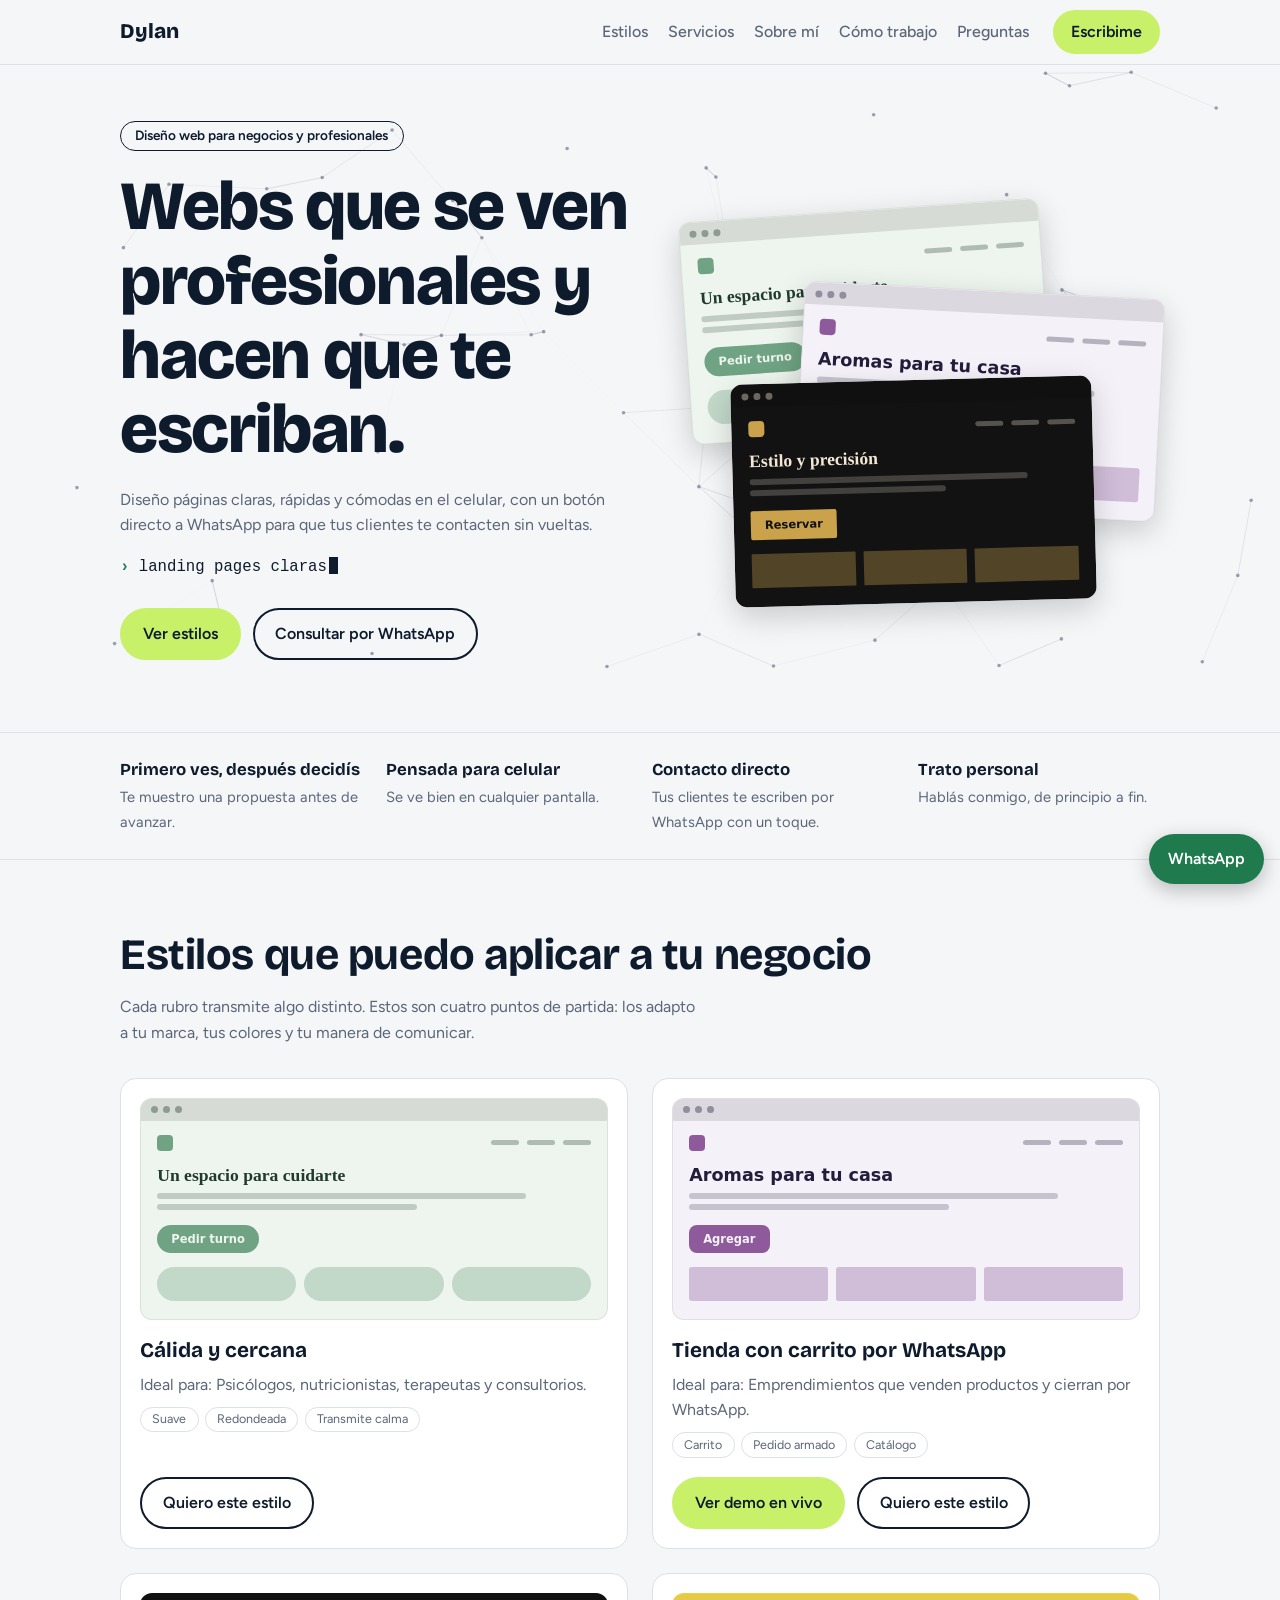
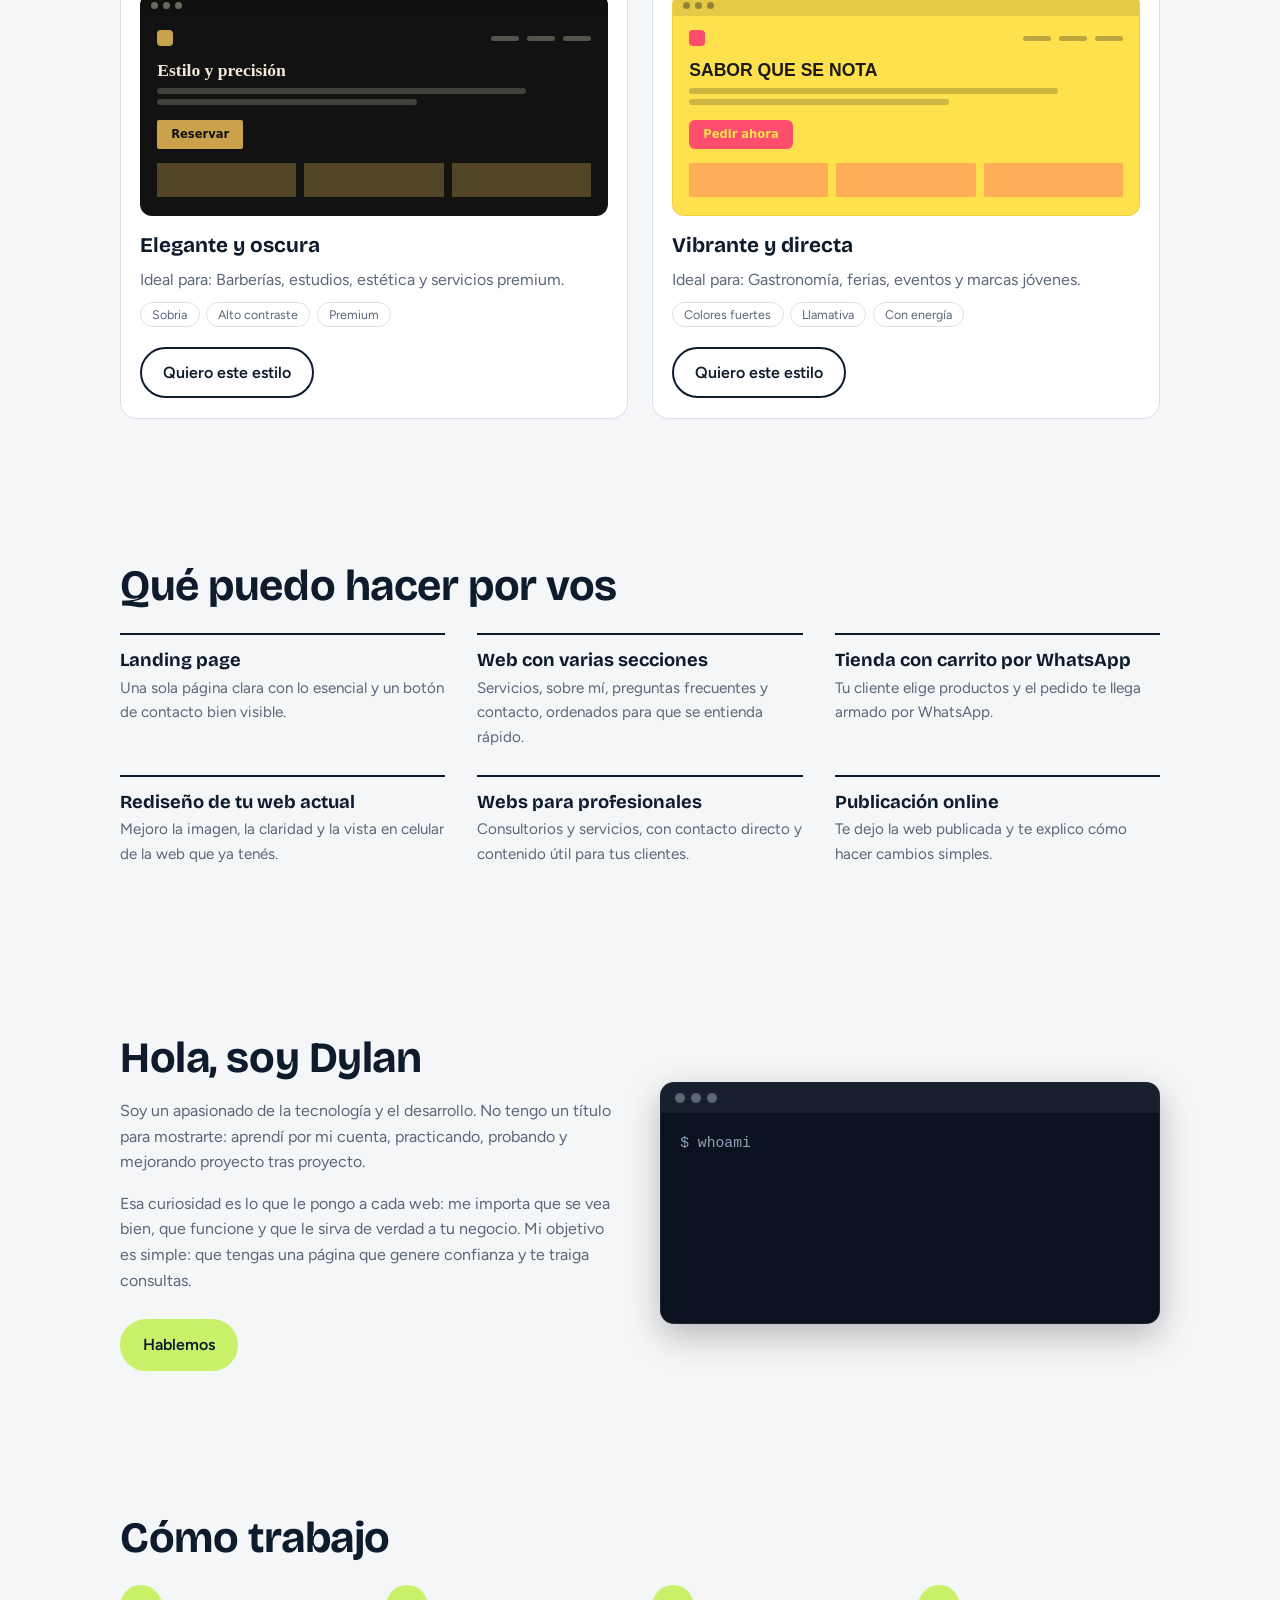
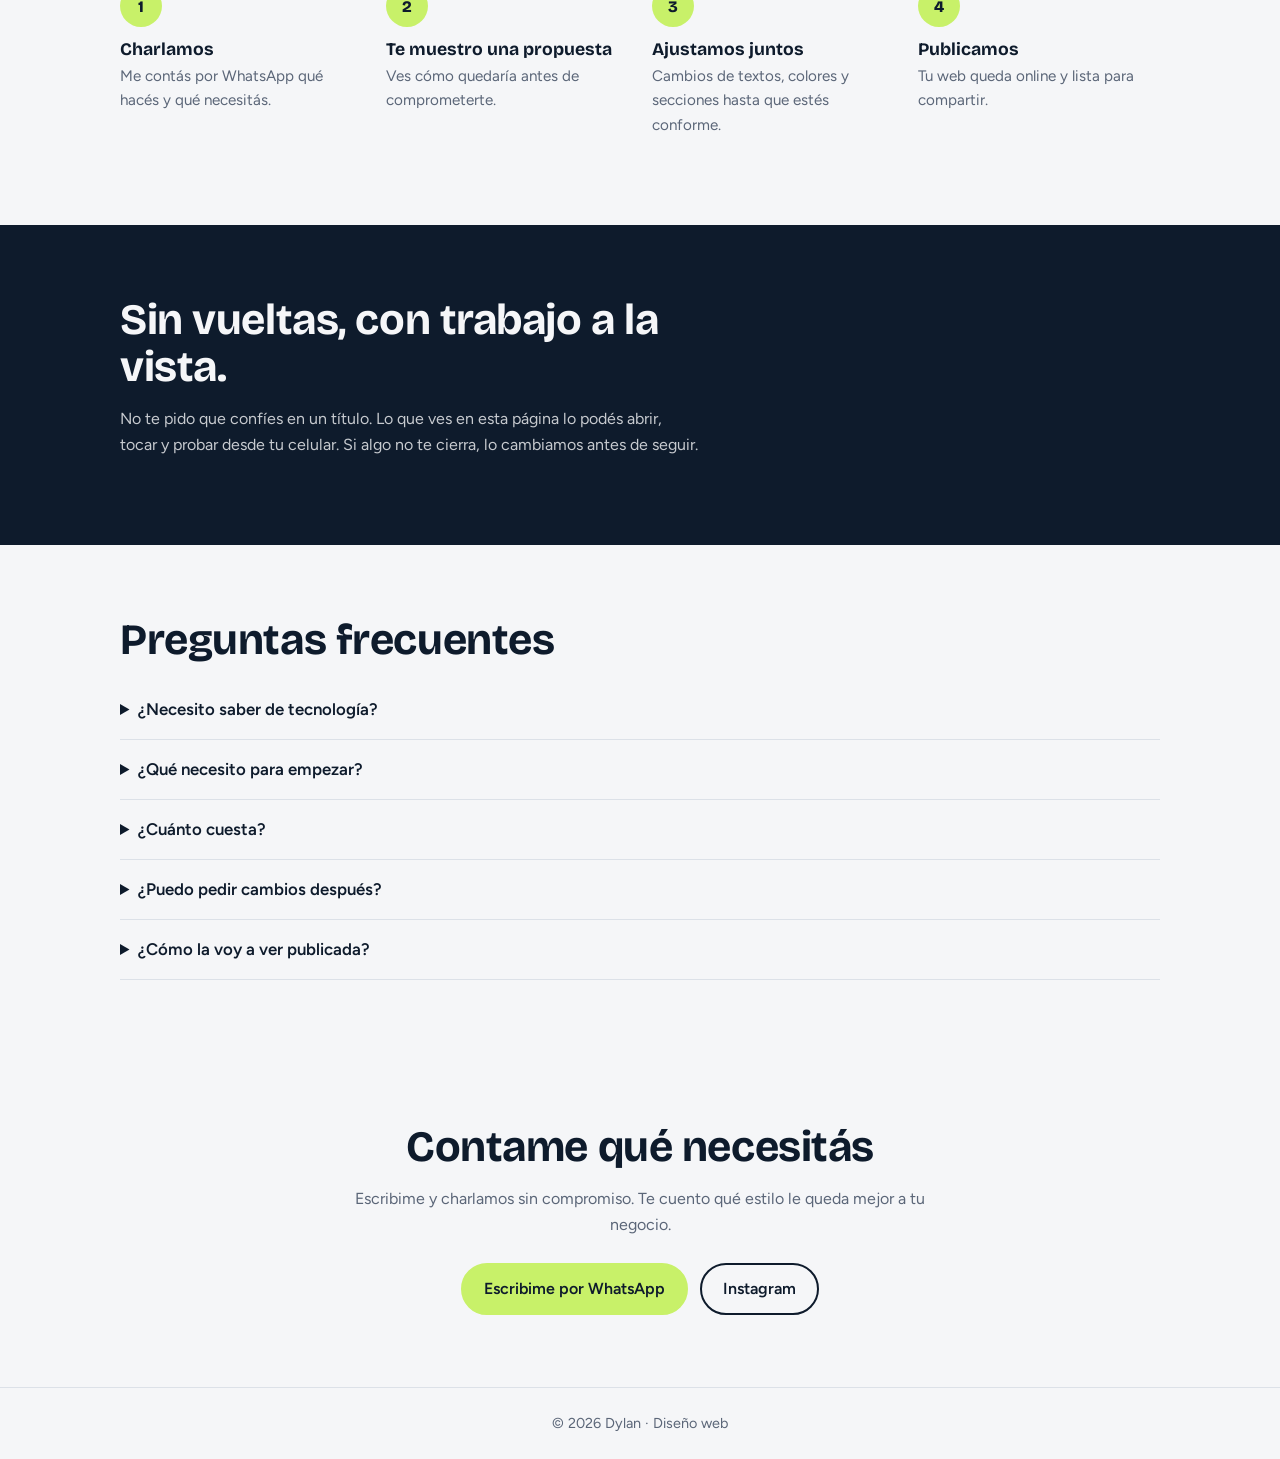
==== portafolio_1.html @ 53bea63c "Add files via upload" ====
<!DOCTYPE html>
<html lang="es">
<head>
<meta charset="utf-8">
<meta name="viewport" content="width=device-width, initial-scale=1, viewport-fit=cover">
<title>Diseño web para negocios y profesionales</title>
<meta name="description" content="Diseño páginas web claras, rápidas y pensadas para que te contacten por WhatsApp. Mirá los estilos que puedo aplicar a tu negocio.">
<link rel="preconnect" href="https://fonts.googleapis.com">
<link rel="preconnect" href="https://fonts.gstatic.com" crossorigin>
<link href="https://fonts.googleapis.com/css2?family=Bricolage+Grotesque:wght@500;700;800&family=Figtree:wght@400;500;600&display=swap" rel="stylesheet">
<style>
:root{--bg:#F5F6F8;--ink:#0E1B2C;--mut:#5B6678;--card:#fff;--line:#DCE1E8;--acc:#C8F169;--accink:#0E1B2C;--wa:#1F7A4D;
box-sizing:border-box;padding-top:env(safe-area-inset-top,0px);padding-bottom:env(safe-area-inset-bottom,0px)}
@media (prefers-color-scheme:dark){:root:not([data-theme="light"]){--bg:#0B1422;--ink:#EEF2F7;--mut:#9AA6B8;--card:#121F33;--line:#243450;--wa:#2E9E66}}
:root[data-theme="dark"]{--bg:#0B1422;--ink:#EEF2F7;--mut:#9AA6B8;--card:#121F33;--line:#243450;--wa:#2E9E66}
*,*::before,*::after{box-sizing:inherit}
html{scroll-behavior:smooth;scroll-padding-top:calc(env(safe-area-inset-top,0px) + 72px)}
body{margin:0;background:var(--bg);color:var(--ink);font:400 1rem/1.6 Figtree,system-ui,sans-serif}
h1,h2,h3,.logo{font-family:"Bricolage Grotesque",Georgia,sans-serif;line-height:1.08;margin:0}
a{color:inherit}
:focus-visible{outline:3px solid var(--wa);outline-offset:2px}
.wrap{max-width:1080px;margin:0 auto;padding:0 1.25rem}
section{padding:4.5rem 0}
h2{font-size:clamp(1.8rem,4.5vw,2.7rem);font-weight:700;margin-bottom:1rem;letter-spacing:-.01em}
.lead{color:var(--mut);max-width:58ch}
.btn{display:inline-block;border:2px solid var(--acc);background:var(--acc);color:var(--accink);padding:.7rem 1.3rem;border-radius:999px;font-weight:600;text-decoration:none}
.btn.alt{background:transparent;color:var(--ink);border-color:var(--ink)}
.top{position:sticky;top:env(safe-area-inset-top,0px);z-index:20;background:var(--bg);border-bottom:1px solid var(--line)}
.top .wrap{display:flex;align-items:center;gap:1.5rem;height:64px}
.logo{font-size:1.3rem;font-weight:800;text-decoration:none;margin-right:auto}
.top nav{display:flex;gap:1.25rem}.top nav a{text-decoration:none;color:var(--mut);font-weight:500}
.top .btn{padding:.45rem 1rem}
.hero{padding-top:3.5rem}
.hero .wrap{display:grid;grid-template-columns:1.05fr .95fr;gap:2.5rem;align-items:center}
.eyebrow{display:inline-block;border:1.5px solid var(--ink);border-radius:999px;padding:.2rem .9rem;font-size:.85rem;font-weight:600;margin-bottom:1.2rem}
h1{font-size:clamp(2.4rem,6.5vw,4.3rem);font-weight:800;letter-spacing:-.02em;margin-bottom:1.2rem}
.cta{display:flex;gap:.75rem;flex-wrap:wrap;margin-top:1.6rem}
.stack{position:relative;height:360px}
.stack .fr{position:absolute;width:76%}
.stack .fr:nth-child(1){left:0;top:0;transform:rotate(-4deg)}
.stack .fr:nth-child(2){right:0;top:80px;transform:rotate(3deg)}
.stack .fr:nth-child(3){left:10%;top:170px;transform:rotate(-1.5deg)}
.fr{background:var(--a);color:var(--b);border-radius:12px;overflow:hidden;box-shadow:0 10px 30px rgba(0,0,0,.18);border:1px solid rgba(0,0,0,.08);font-family:var(--f)}
.fr .bar{height:22px;background:rgba(0,0,0,.1);display:flex;gap:5px;align-items:center;padding-left:10px}
.fr .bar i{width:7px;height:7px;border-radius:50%;background:var(--b);opacity:.4}
.fr .pg{padding:14px 16px 18px}
.fr .nv{display:flex;gap:8px;align-items:center;margin-bottom:14px}
.fr .nv b{width:16px;height:16px;border-radius:4px;background:var(--c);margin-right:auto}
.fr .nv span{width:28px;height:5px;border-radius:3px;background:var(--b);opacity:.3}
.fr h4{font-size:1.1rem;margin:0 0 8px;line-height:1.15;font-weight:800}
.fr .ln{height:6px;border-radius:3px;background:var(--b);opacity:.22;margin:5px 0;width:85%}
.fr .ln.s{width:60%}
.fr u{display:inline-block;background:var(--c);color:var(--a);padding:5px 14px;border-radius:var(--r);text-decoration:none;font-size:.72rem;font-weight:700;margin-top:10px;font-family:system-ui,sans-serif}
.fr .cs{display:flex;gap:8px;margin-top:14px}
.fr .cs i{flex:1;height:34px;border-radius:calc(var(--r) / 3);background:var(--c);opacity:.35}
.promises{padding:1.5rem 0;border-top:1px solid var(--line);border-bottom:1px solid var(--line)}
.promises .wrap{display:grid;grid-template-columns:repeat(4,1fr);gap:1.5rem}
.promises b{display:block;font-family:"Bricolage Grotesque",sans-serif;font-size:1.05rem}
.promises span{color:var(--mut);font-size:.92rem}
.styles{display:grid;grid-template-columns:repeat(2,1fr);gap:1.5rem;margin-top:2rem}
.sc{background:var(--card);border:1px solid var(--line);border-radius:16px;padding:1.2rem;display:flex;flex-direction:column;gap:.6rem}
.sc .fr{box-shadow:none}
.sc h3{font-size:1.3rem;margin-top:.6rem}
.sc p{margin:0;color:var(--mut)}
.tags{display:flex;gap:.4rem;flex-wrap:wrap}
.tags span{font-size:.78rem;border:1px solid var(--line);border-radius:999px;padding:.1rem .7rem;color:var(--mut)}
.sc .cta{margin-top:auto;padding-top:.6rem}
.svc{display:grid;grid-template-columns:repeat(3,1fr);gap:0 2rem;margin-top:1.5rem}
.svc div{border-top:2px solid var(--ink);padding:1rem 0 1.6rem}
.svc h3{font-size:1.15rem;margin-bottom:.3rem}.svc p{margin:0;color:var(--mut);font-size:.95rem}
.steps{counter-reset:s;display:grid;grid-template-columns:repeat(4,1fr);gap:1.5rem;margin-top:1.5rem;list-style:none;padding:0}
.steps li{counter-increment:s}
.steps li::before{content:counter(s);display:grid;place-items:center;width:42px;height:42px;border-radius:50%;background:var(--acc);color:var(--accink);font-family:"Bricolage Grotesque",sans-serif;font-weight:800;margin-bottom:.8rem}
.steps h3{font-size:1.1rem;margin-bottom:.3rem}.steps p{margin:0;color:var(--mut);font-size:.95rem}
.trust{background:var(--ink);color:var(--bg)}
.trust h2{max-width:20ch}.trust .lead{color:inherit;opacity:.8}
details{border-bottom:1px solid var(--line);padding:1rem 0}
summary{cursor:pointer;font-weight:600;font-size:1.05rem}
details p{color:var(--mut);margin:.6rem 0 0;max-width:62ch}
.contact{text-align:center}
.contact .lead{margin:0 auto 1.6rem}
.contact .cta{justify-content:center}
footer{border-top:1px solid var(--line);padding:1.5rem 0;color:var(--mut);font-size:.9rem;text-align:center}
.fab{position:fixed;right:1rem;bottom:calc(1rem + env(safe-area-inset-bottom,0px));z-index:25;background:var(--wa);color:#fff;font-weight:600;text-decoration:none;padding:.75rem 1.2rem;border-radius:999px;box-shadow:0 6px 20px rgba(0,0,0,.25)}
.hero{position:relative;overflow:hidden}
.hero .wrap{position:relative}
#net{position:absolute;inset:0;width:100%;height:100%;pointer-events:none}
.tw{font-family:ui-monospace,Menlo,Consolas,monospace;font-size:.98rem;margin:1.1rem 0 0;min-height:1.7em}
.tw span:first-child{color:var(--wa);font-weight:700}
.cur{display:inline-block;width:.55em;height:1.05em;background:var(--ink);vertical-align:-.15em;margin-left:2px;animation:blink 1s steps(1) infinite}
@keyframes blink{50%{opacity:0}}
@keyframes bob{to{translate:0 -10px}}
.stack .fr{animation:bob 5s ease-in-out infinite alternate}
.stack .fr:nth-child(2){animation-delay:-1.7s}
.stack .fr:nth-child(3){animation-delay:-3.2s}
.bio .wrap{display:grid;grid-template-columns:1fr 1fr;gap:2.5rem;align-items:center}
.bio .lead{margin:0 0 1rem}
.term{background:#0A1220;border:1px solid rgba(255,255,255,.08);border-radius:14px;overflow:hidden;box-shadow:0 12px 34px rgba(0,0,0,.25);font:.92rem/1.7 ui-monospace,Menlo,Consolas,monospace;color:#C8F169}
.term .bar{display:flex;gap:6px;padding:10px 14px;background:rgba(255,255,255,.06)}
.term .bar i{width:10px;height:10px;border-radius:50%;background:#5B6678}
.term pre{margin:0;padding:1.1rem 1.2rem 1.4rem;min-height:210px;white-space:pre-wrap;font:inherit}
.term .cmd{color:#8FA0B8}
.term .cur{background:#C8F169}
@media (max-width:820px){.bio .wrap{grid-template-columns:1fr}}
@media (max-width:820px){
.top nav{display:none}
.hero .wrap,.styles{grid-template-columns:1fr}
.promises .wrap,.steps{grid-template-columns:1fr 1fr}
.svc{grid-template-columns:1fr}
.stack{height:330px}
section{padding:3rem 0}
}
@media (max-width:480px){.promises .wrap,.steps{grid-template-columns:1fr}}
@media (prefers-reduced-motion:reduce){*{scroll-behavior:auto!important}.stack .fr,.cur{animation:none!important}}
</style>
</head>
<body>
<header class="top"><div class="wrap">
<a class="logo" href="#inicio" data-name>Dylan</a>
<nav><a href="#estilos">Estilos</a><a href="#servicios">Servicios</a><a href="#sobre-mi">Sobre mí</a><a href="#proceso">Cómo trabajo</a><a href="#faq">Preguntas</a></nav>
<a class="btn" data-wa="Hola! Vi tu portafolio y quiero consultarte por una web.">Escribime</a>
</div></header>

<main id="inicio">
<section class="hero"><canvas id="net" aria-hidden="true"></canvas><div class="wrap">
<div>
<span class="eyebrow">Diseño web para negocios y profesionales</span>
<h1>Webs que se ven profesionales y hacen que te escriban.</h1>
<p class="lead">Diseño páginas claras, rápidas y cómodas en el celular, con un botón directo a WhatsApp para que tus clientes te contacten sin vueltas.</p>
<p class="tw"><span>›</span> <span id="tw">landing pages claras</span><i class="cur"></i></p>
<div class="cta"><a class="btn" href="#estilos">Ver estilos</a><a class="btn alt" data-wa="Hola! Vi tu portafolio y quiero consultarte por una web.">Consultar por WhatsApp</a></div>
</div>
<div class="stack" id="stack" aria-hidden="true"></div>
</div></section>

<div class="promises"><div class="wrap">
<div><b>Primero ves, después decidís</b><span>Te muestro una propuesta antes de avanzar.</span></div>
<div><b>Pensada para celular</b><span>Se ve bien en cualquier pantalla.</span></div>
<div><b>Contacto directo</b><span>Tus clientes te escriben por WhatsApp con un toque.</span></div>
<div><b>Trato personal</b><span>Hablás conmigo, de principio a fin.</span></div>
</div></div>

<section id="estilos"><div class="wrap">
<h2>Estilos que puedo aplicar a tu negocio</h2>
<p class="lead">Cada rubro transmite algo distinto. Estos son cuatro puntos de partida: los adapto a tu marca, tus colores y tu manera de comunicar.</p>
<div class="styles" id="styles"></div>
</div></section>

<section id="servicios"><div class="wrap">
<h2>Qué puedo hacer por vos</h2>
<div class="svc">
<div><h3>Landing page</h3><p>Una sola página clara con lo esencial y un botón de contacto bien visible.</p></div>
<div><h3>Web con varias secciones</h3><p>Servicios, sobre mí, preguntas frecuentes y contacto, ordenados para que se entienda rápido.</p></div>
<div><h3>Tienda con carrito por WhatsApp</h3><p>Tu cliente elige productos y el pedido te llega armado por WhatsApp.</p></div>
<div><h3>Rediseño de tu web actual</h3><p>Mejoro la imagen, la claridad y la vista en celular de la web que ya tenés.</p></div>
<div><h3>Webs para profesionales</h3><p>Consultorios y servicios, con contacto directo y contenido útil para tus clientes.</p></div>
<div><h3>Publicación online</h3><p>Te dejo la web publicada y te explico cómo hacer cambios simples.</p></div>
</div>
</div></section>

<section id="sobre-mi" class="bio"><div class="wrap">
<div>
<h2>Hola, soy Dylan</h2>
<p class="lead">Soy un apasionado de la tecnología y el desarrollo. No tengo un título para mostrarte: aprendí por mi cuenta, practicando, probando y mejorando proyecto tras proyecto.</p>
<p class="lead">Esa curiosidad es lo que le pongo a cada web: me importa que se vea bien, que funcione y que le sirva de verdad a tu negocio. Mi objetivo es simple: que tengas una página que genere confianza y te traiga consultas.</p>
<div class="cta"><a class="btn" data-wa="Hola Dylan! Vi tu portafolio y quiero hablar de la web de mi negocio.">Hablemos</a></div>
</div>
<div class="term" id="term" aria-label="Resumen sobre Dylan"><div class="bar"><i></i><i></i><i></i></div><pre id="termout"></pre></div>
</div></section>

<section id="proceso"><div class="wrap">
<h2>Cómo trabajo</h2>
<ol class="steps">
<li><h3>Charlamos</h3><p>Me contás por WhatsApp qué hacés y qué necesitás.</p></li>
<li><h3>Te muestro una propuesta</h3><p>Ves cómo quedaría antes de comprometerte.</p></li>
<li><h3>Ajustamos juntos</h3><p>Cambios de textos, colores y secciones hasta que estés conforme.</p></li>
<li><h3>Publicamos</h3><p>Tu web queda online y lista para compartir.</p></li>
</ol>
</div></section>

<section class="trust"><div class="wrap">
<h2>Sin vueltas, con trabajo a la vista.</h2>
<p class="lead">No te pido que confíes en un título. Lo que ves en esta página lo podés abrir, tocar y probar desde tu celular. Si algo no te cierra, lo cambiamos antes de seguir.</p>
</div></section>

<section id="faq"><div class="wrap">
<h2>Preguntas frecuentes</h2>
<details><summary>¿Necesito saber de tecnología?</summary><p>No. Vos me contás qué necesitás con tus palabras y yo me encargo del resto.</p></details>
<details><summary>¿Qué necesito para empezar?</summary><p>Tu logo si lo tenés, los datos de contacto y una idea de lo que querés mostrar. Si algo falta, te ayudo a armarlo.</p></details>
<details><summary>¿Cuánto cuesta?</summary><p>Depende de lo que necesites. Escribime y te paso un presupuesto sin compromiso.</p></details>
<details><summary>¿Puedo pedir cambios después?</summary><p>Sí. Los ajustes durante el proceso están incluidos, y más adelante también podemos hacer actualizaciones.</p></details>
<details><summary>¿Cómo la voy a ver publicada?</summary><p>Te paso un enlace para que la abras desde cualquier dispositivo y la compartas con tus clientes.</p></details>
</div></section>

<section class="contact"><div class="wrap">
<h2>Contame qué necesitás</h2>
<p class="lead">Escribime y charlamos sin compromiso. Te cuento qué estilo le queda mejor a tu negocio.</p>
<div class="cta"><a class="btn" data-wa="Hola! Vi tu portafolio y quiero que me ayudes con la web de mi negocio.">Escribime por WhatsApp</a><a class="btn alt" id="ig" href="#">Instagram</a></div>
</div></section>
</main>

<footer><div class="wrap">© 2026 <span data-name>Dylan</span> · Diseño web</div></footer>
<a class="fab" data-wa="Hola! Vi tu portafolio y quiero consultarte por una web.">WhatsApp</a>

<script>
// ===== CONFIGURACIÓN: cambiá estos datos =====
var CONFIG={name:"Dylan",whatsapp:"5491100000000",instagram:"https://www.instagram.com/"}; // número con código de país, sin + ni espacios
// =============================================
var wa=function(m){return "https://wa.me/"+CONFIG.whatsapp+"?text="+encodeURIComponent(m)};
var S=[
{n:"Cálida y cercana",f:"Georgia,serif",a:"#EEF4EE",b:"#1F3A2E",c:"#6FA383",r:"999px",t:"Un espacio para cuidarte",btn:"Pedir turno",ideal:"Psicólogos, nutricionistas, terapeutas y consultorios.",tags:["Suave","Redondeada","Transmite calma"]},
{n:"Tienda con carrito por WhatsApp",f:"system-ui,sans-serif",a:"#F4F2F8",b:"#231C3A",c:"#8E5A9B",r:"8px",t:"Aromas para tu casa",btn:"Agregar",ideal:"Emprendimientos que venden productos y cierran por WhatsApp.",tags:["Carrito","Pedido armado","Catálogo"],demo:"landingperfumer.html"},
{n:"Elegante y oscura",f:"Georgia,serif",a:"#121212",b:"#F2E8D5",c:"#C9A24B",r:"2px",t:"Estilo y precisión",btn:"Reservar",ideal:"Barberías, estudios, estética y servicios premium.",tags:["Sobria","Alto contraste","Premium"]},
{n:"Vibrante y directa",f:"Impact,Haettenschweiler,'Arial Black',sans-serif",a:"#FFE14D",b:"#1B1B1B",c:"#FF4D6D",r:"6px",t:"SABOR QUE SE NOTA",btn:"Pedir ahora",ideal:"Gastronomía, ferias, eventos y marcas jóvenes.",tags:["Colores fuertes","Llamativa","Con energía"]}
];
function mock(s){
  return '<div class="fr" style="--a:'+s.a+';--b:'+s.b+';--c:'+s.c+';--r:'+s.r+';--f:'+s.f+'"><div class="bar"><i></i><i></i><i></i></div><div class="pg"><div class="nv"><b></b><span></span><span></span><span></span></div><h4>'+s.t+'</h4><div class="ln"></div><div class="ln s"></div><u>'+s.btn+'</u><div class="cs"><i></i><i></i><i></i></div></div></div>';
}
document.getElementById("stack").innerHTML=[0,1,2].map(function(i){return mock(S[i])}).join("");
document.getElementById("styles").innerHTML=S.map(function(s){
  return '<article class="sc">'+mock(s)+'<h3>'+s.n+'</h3><p>Ideal para: '+s.ideal+'</p><div class="tags">'+s.tags.map(function(t){return '<span>'+t+'</span>'}).join("")+'</div><div class="cta">'+
  (s.demo?'<a class="btn" href="'+s.demo+'">Ver demo en vivo</a>':'')+
  '<a class="btn alt" data-wa="Hola! Vi tu portafolio y me interesa el estilo «'+s.n+'». Te cuento lo que necesito:">Quiero este estilo</a></div></article>';
}).join("");
document.querySelectorAll("[data-wa]").forEach(function(a){a.href=wa(a.dataset.wa);a.target="_blank";a.rel="noopener"});
document.querySelectorAll("[data-name]").forEach(function(e){e.textContent=CONFIG.name});
var ig=document.getElementById("ig");ig.href=CONFIG.instagram;ig.target="_blank";ig.rel="noopener";
document.title=CONFIG.name+" · Diseño web para negocios y profesionales";

// ===== Animaciones (se desactivan si el usuario pidió menos movimiento) =====
var RM=matchMedia("(prefers-reduced-motion:reduce)").matches;
var sleep=function(ms){return new Promise(function(r){setTimeout(r,ms)})};

// Frase que se escribe sola en el hero
var tw=document.getElementById("tw"),F=["landing pages claras","tiendas con carrito por WhatsApp","rediseños de webs","webs para profesionales"];
async function loop(){
  var i=0;
  while(true){
    var t=F[i%F.length],k;
    for(k=1;k<=t.length;k++){tw.textContent=t.slice(0,k);await sleep(60)}
    await sleep(1500);
    for(k=t.length;k>=0;k--){tw.textContent=t.slice(0,k);await sleep(30)}
    await sleep(300);i++;
  }
}
if(!RM)loop();

// Terminal de la sección "Sobre mí"
var L=[["$ whoami",1],["dylan, autodidacta"],["$ pasion --tema",1],["tecnología y desarrollo"],["$ objetivo",1],["tu web lista para recibir clientes"]];
var out=document.getElementById("termout");
async function term(){
  out.innerHTML="";
  for(var i=0;i<L.length;i++){
    var d=document.createElement("div");
    if(L[i][1])d.className="cmd";
    out.appendChild(d);
    if(RM){d.textContent=L[i][0];continue}
    for(var k=1;k<=L[i][0].length;k++){d.textContent=L[i][0].slice(0,k);await sleep(L[i][1]?70:35)}
    await sleep(350);
  }
  if(!RM){var c=document.createElement("i");c.className="cur";out.lastChild.appendChild(c)}
}
if("IntersectionObserver" in window){
  new IntersectionObserver(function(e,o){if(e[0].isIntersecting){o.disconnect();term()}},{threshold:.4}).observe(document.getElementById("term"));
}else term();

// Red de partículas conectadas detrás del hero
(function(){
  var cv=document.getElementById("net");
  if(!cv||RM)return;
  var cx=cv.getContext("2d"),W,H,N=[],col="#5B6678",fr=0,dpr=Math.min(window.devicePixelRatio||1,2);
  function size(){
    W=cv.clientWidth;H=cv.clientHeight;
    cv.width=W*dpr;cv.height=H*dpr;cx.setTransform(dpr,0,0,dpr,0,0);
    var n=Math.round(W*H/16000);N=[];
    for(var i=0;i<n;i++)N.push({x:Math.random()*W,y:Math.random()*H,vx:(Math.random()-.5)*.35,vy:(Math.random()-.5)*.35});
  }
  function draw(){
    if(fr++%60===0)col=getComputedStyle(document.documentElement).getPropertyValue("--mut").trim()||col;
    cx.clearRect(0,0,W,H);cx.fillStyle=col;cx.strokeStyle=col;
    N.forEach(function(p,i){
      p.x+=p.vx;p.y+=p.vy;
      if(p.x<0||p.x>W)p.vx*=-1;
      if(p.y<0||p.y>H)p.vy*=-1;
      cx.globalAlpha=.6;cx.beginPath();cx.arc(p.x,p.y,1.8,0,6.283);cx.fill();
      for(var j=i+1;j<N.length;j++){
        var q=N[j],d=Math.hypot(p.x-q.x,p.y-q.y);
        if(d<120){cx.globalAlpha=(1-d/120)*.35;cx.beginPath();cx.moveTo(p.x,p.y);cx.lineTo(q.x,q.y);cx.stroke()}
      }
    });
    requestAnimationFrame(draw);
  }
  size();
  if(window.ResizeObserver)new ResizeObserver(size).observe(cv);else addEventListener("resize",size);
  draw();
})();
</script>
</body>
</html>
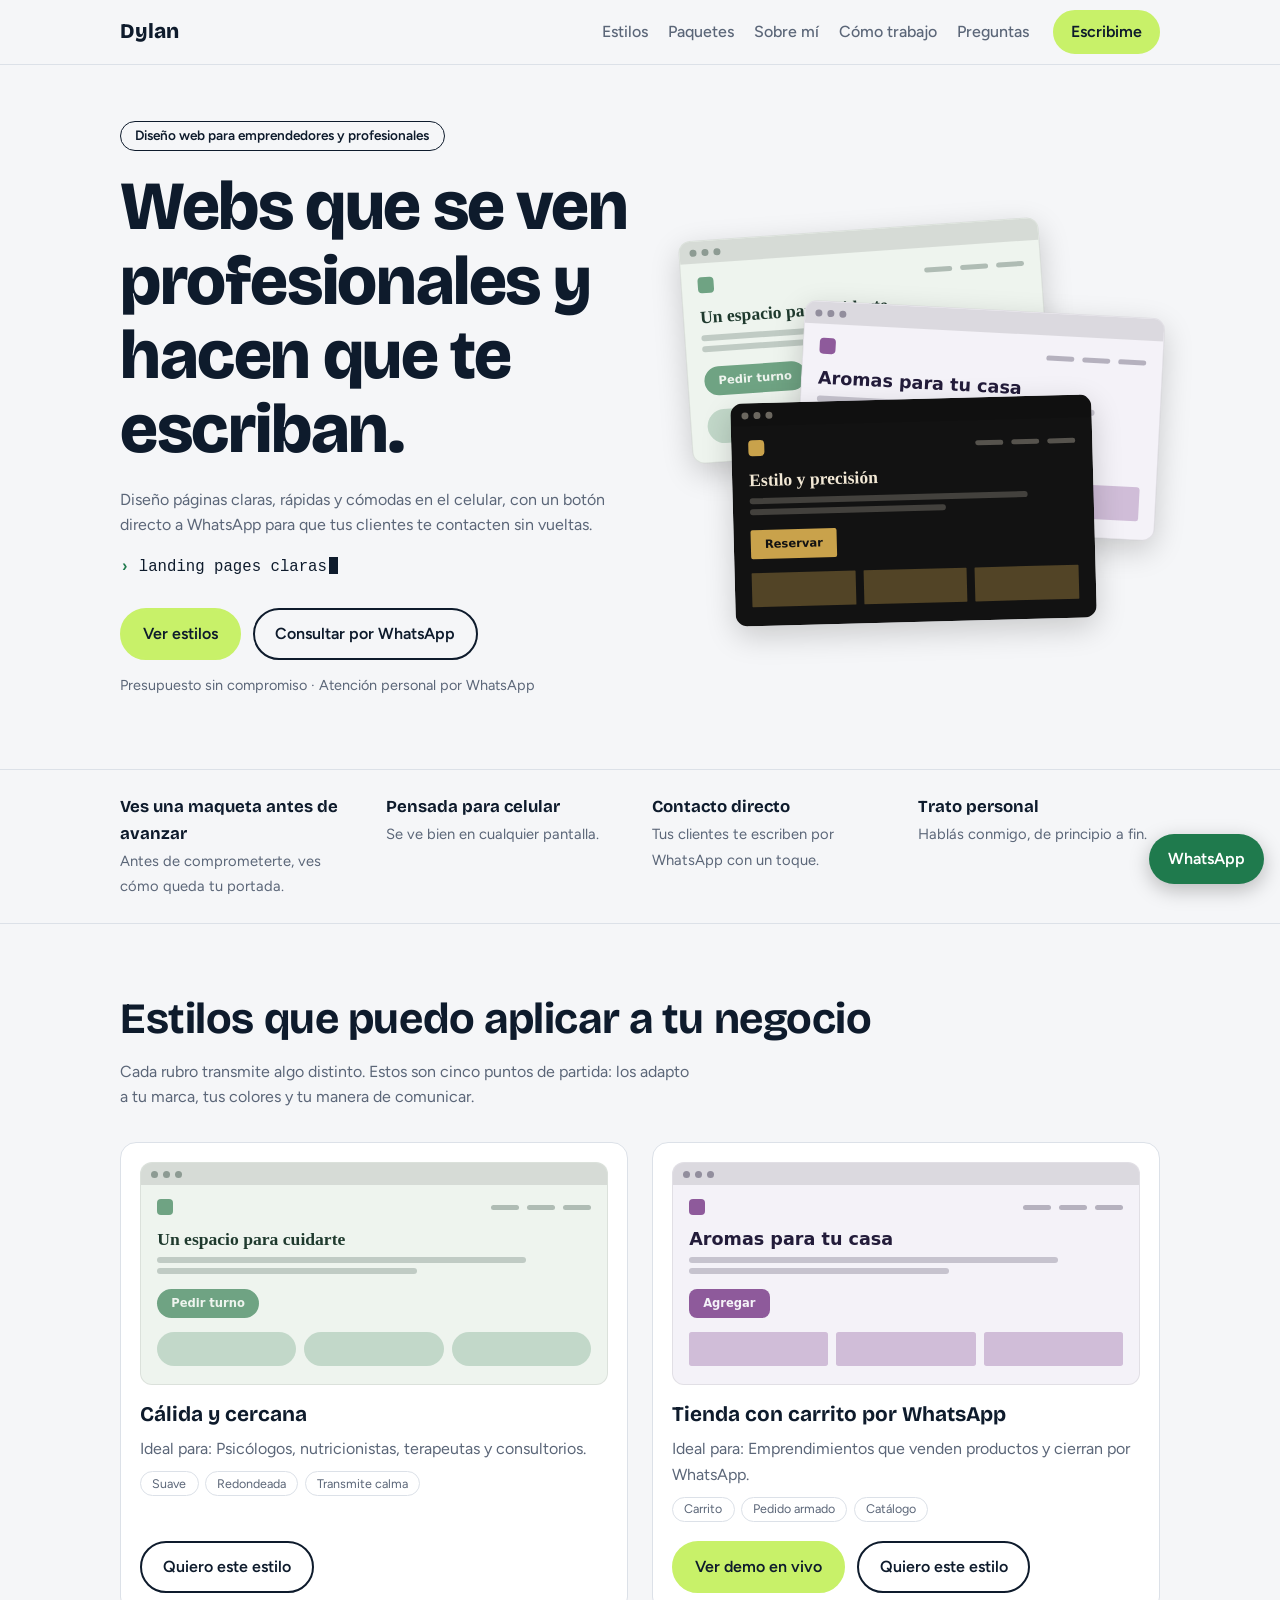
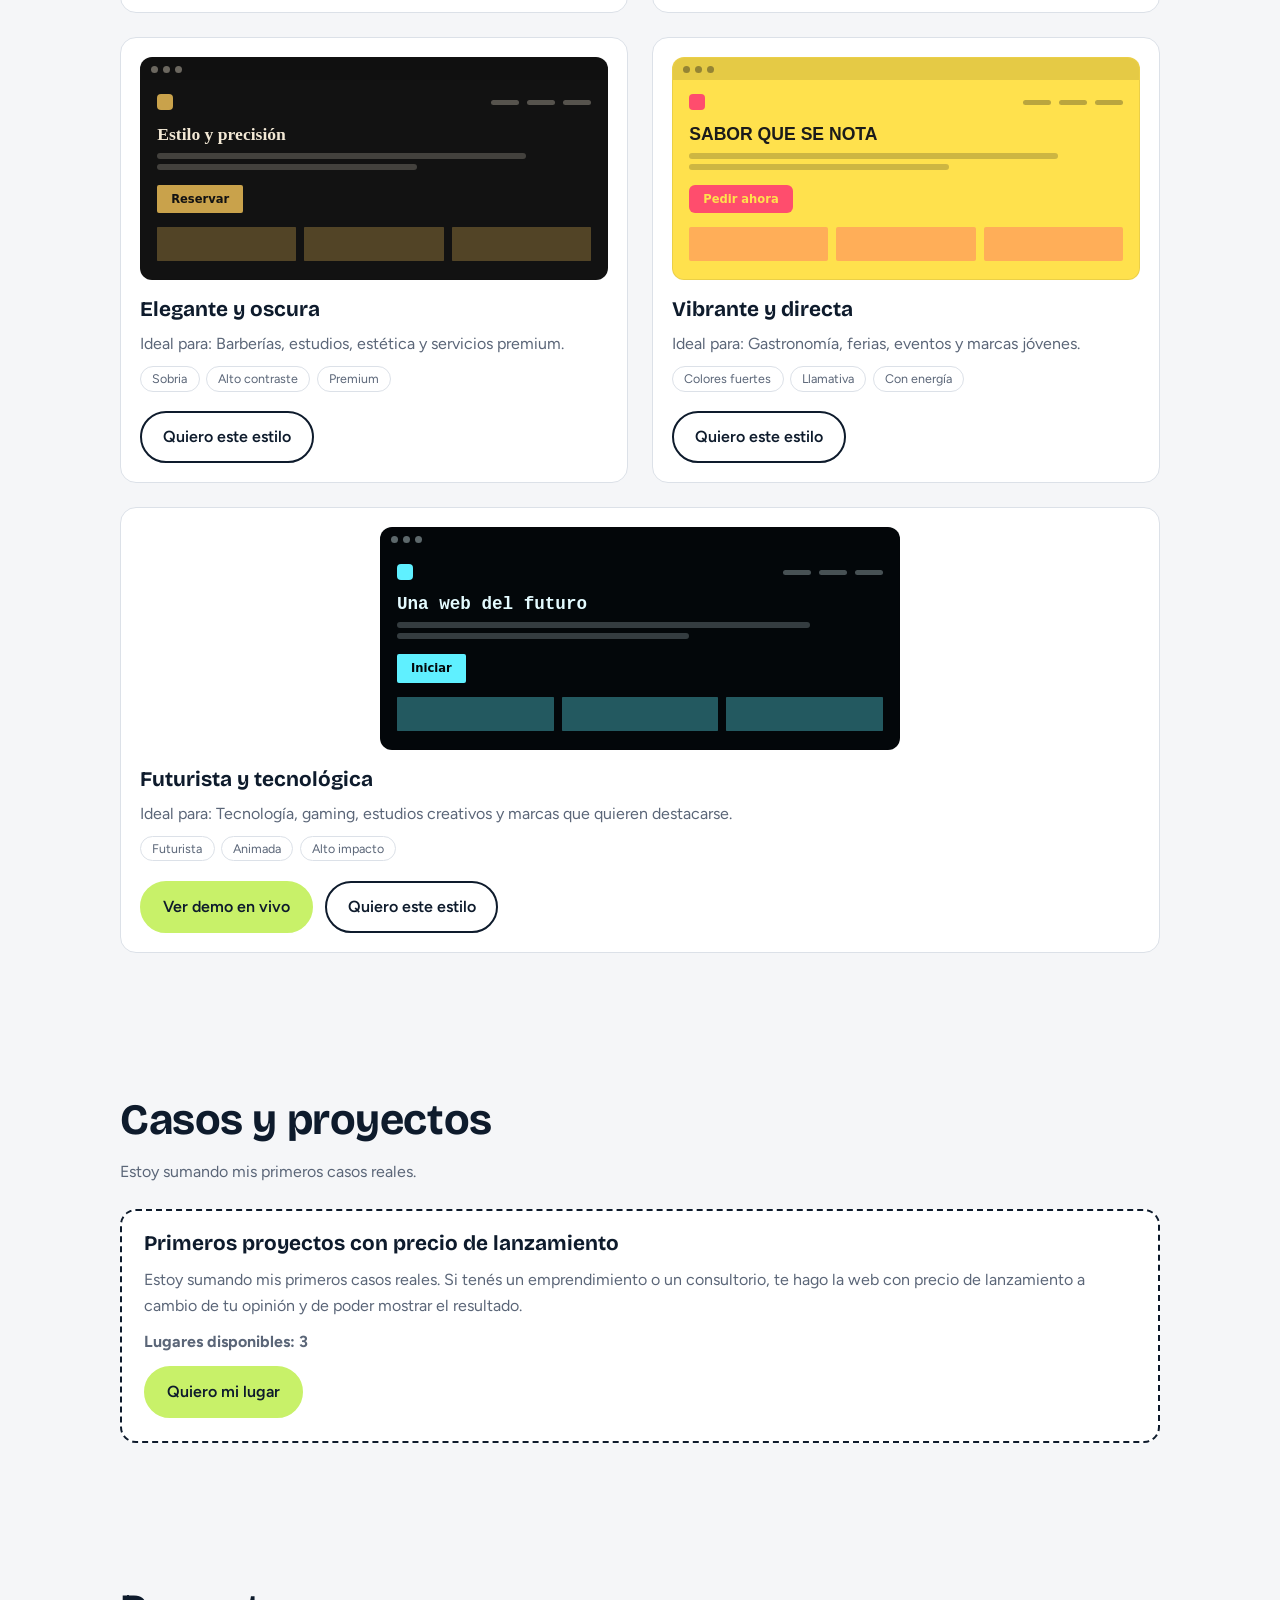
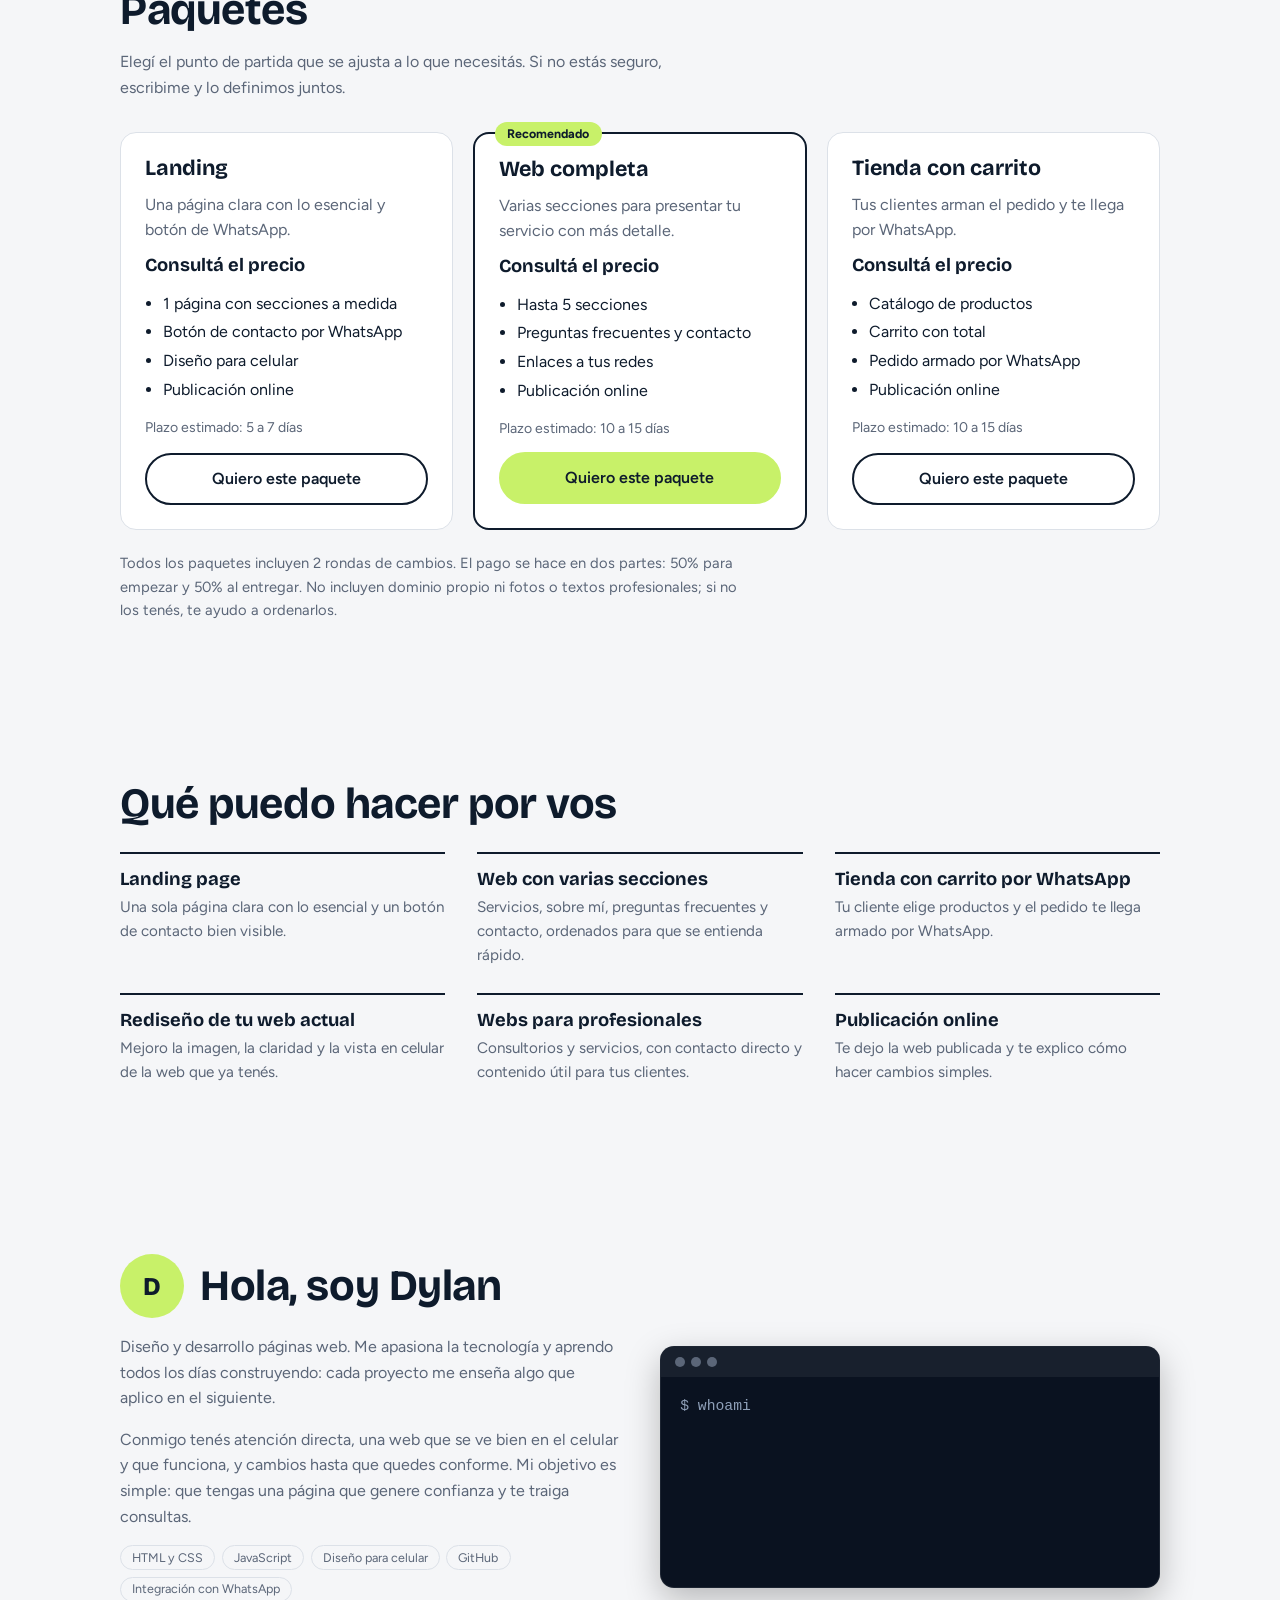
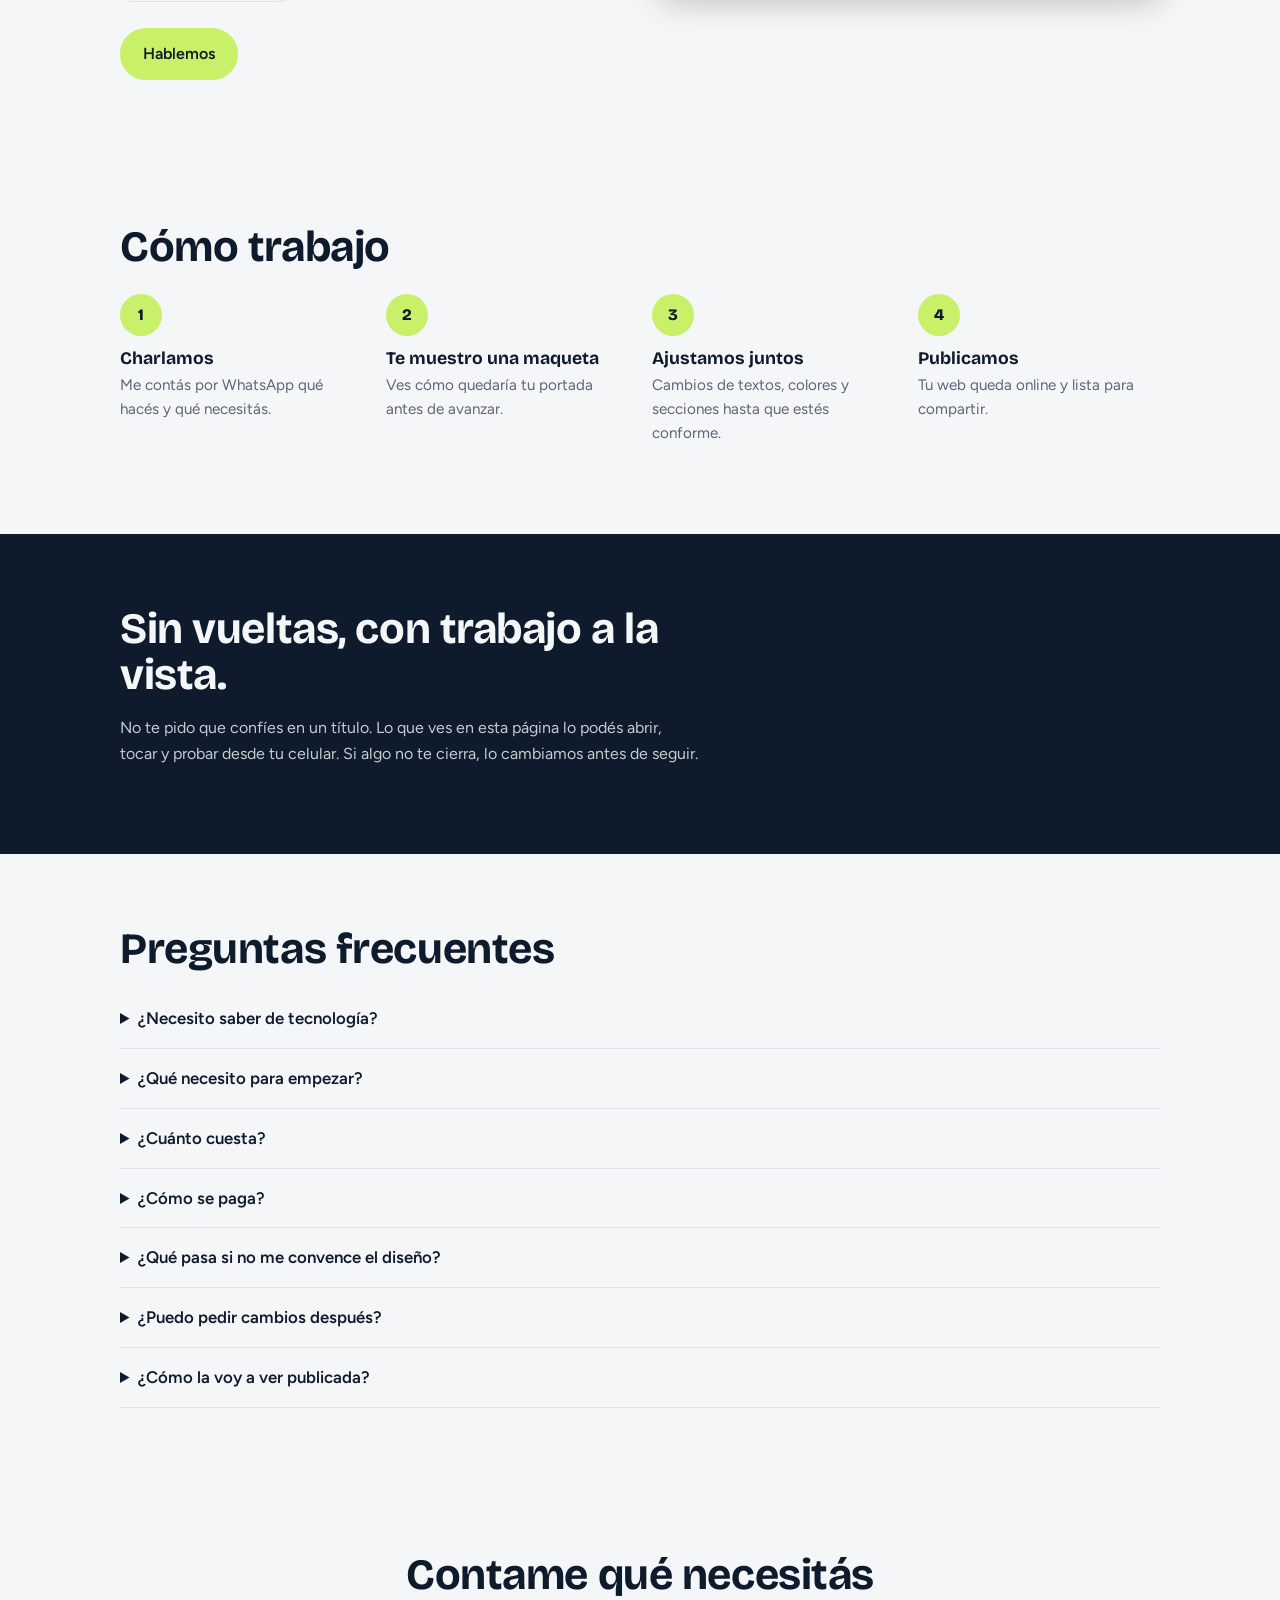
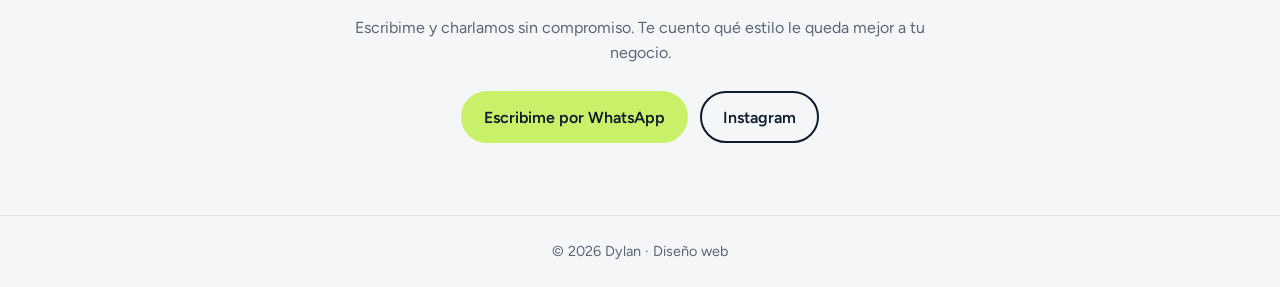
==== commit 53ecc4d4: "Update portafolio_1.html" ====
--- a/portafolio_1.html
+++ b/portafolio_1.html
@@ -1,45 +1,119 @@
+
 <!DOCTYPE html>
 <html lang="es">
+<!-- PORTAFOLIO WEB - Dylan
+     Archivo único con tres capas: HTML (estructura), CSS (diseño) y JavaScript
+     (comportamiento). Se publica tal cual en GitHub Pages: no necesita servidor ni
+     instalación.
+     Organización del archivo:
+     1) HEAD: metadatos para buscadores y vista previa en redes.
+     2) STYLE: variables, estilos base, componentes, animaciones y adaptación a celular.
+     3) BODY: las secciones de la página.
+     4) SCRIPT: datos editables, contenido dinámico, medición y animaciones. -->
 <head>
+<!-- Codificación UTF-8: hace que se vean bien las tildes, la ñ y los símbolos. -->
 <meta charset="utf-8">
+<!-- Hace que la página se adapte al ancho real del celular (diseño responsive).
+     viewport-fit=cover permite usar toda la pantalla en celulares con notch. -->
 <meta name="viewport" content="width=device-width, initial-scale=1, viewport-fit=cover">
-<title>Diseño web para negocios y profesionales</title>
-<meta name="description" content="Diseño páginas web claras, rápidas y pensadas para que te contacten por WhatsApp. Mirá los estilos que puedo aplicar a tu negocio.">
+<!-- Título de la pestaña y del resultado en Google. Más abajo el script lo vuelve a armar
+     con CONFIG.name, para que el nombre se cambie en un solo lugar. -->
+<title>Dylan · Diseño web para emprendedores y profesionales</title>
+<!-- Descripción que Google suele mostrar bajo el título: parte básica del SEO. -->
+<meta name="description" content="Webs claras, rápidas y con botón directo a WhatsApp. Mirá los estilos que puedo aplicar a tu negocio y pedí tu presupuesto sin compromiso.">
+<!-- Open Graph: etiquetas que leen Facebook y WhatsApp para armar la tarjeta (título,
+     descripción e imagen) cuando alguien comparte el link. Tienen que estar en el HTML
+     estático porque, en general, esos rastreadores no ejecutan JavaScript. -->
+<!-- Vista previa al compartir en Facebook/WhatsApp: reemplazá TU-USUARIO y TU-REPO por los tuyos y subí og-portafolio.png al repo -->
+<meta property="og:type" content="website">
+<meta property="og:locale" content="es_AR">
+<meta property="og:title" content="Dylan · Diseño web para emprendedores y profesionales">
+<meta property="og:description" content="Webs claras, rápidas y con botón directo a WhatsApp. Mirá los estilos y pedí tu presupuesto sin compromiso.">
+<meta property="og:url" content="https://TU-USUARIO.github.io/TU-REPO/portafolio.html">
+<meta property="og:image" content="https://TU-USUARIO.github.io/TU-REPO/og-portafolio.png">
+<meta property="og:image:width" content="1200">
+<meta property="og:image:height" content="630">
+<meta name="twitter:card" content="summary_large_image">
+<!-- Rendimiento: abre la conexión con Google Fonts antes de pedir la tipografía, así carga
+     más rápido. -->
 <link rel="preconnect" href="https://fonts.googleapis.com">
 <link rel="preconnect" href="https://fonts.gstatic.com" crossorigin>
+<!-- Tipografías: Bricolage Grotesque para títulos y Figtree para el texto. display=swap
+     muestra el texto con una fuente del sistema mientras descarga, para que nunca quede
+     invisible. -->
 <link href="https://fonts.googleapis.com/css2?family=Bricolage+Grotesque:wght@500;700;800&family=Figtree:wght@400;500;600&display=swap" rel="stylesheet">
 <style>
+/* ===== 1. VARIABLES DE DISEÑO =====
+   Los colores se guardan en variables CSS (--bg, --ink, --acc...) y se usan con
+   var(--nombre). Cambiar la paleta completa es tocar estas líneas, no cientos de reglas.
+   env(safe-area-inset-*) respeta las zonas que el celular ocupa con la barra inferior o el
+   notch. */
 :root{--bg:#F5F6F8;--ink:#0E1B2C;--mut:#5B6678;--card:#fff;--line:#DCE1E8;--acc:#C8F169;--accink:#0E1B2C;--wa:#1F7A4D;
 box-sizing:border-box;padding-top:env(safe-area-inset-top,0px);padding-bottom:env(safe-area-inset-bottom,0px)}
+/* Modo oscuro automático: si el dispositivo del visitante está en modo oscuro, se
+   redefinen solo las variables que cambian. La condición :not([data-theme="light"])
+   permite forzar el modo claro si algún día se agrega un botón para elegir. */
 @media (prefers-color-scheme:dark){:root:not([data-theme="light"]){--bg:#0B1422;--ink:#EEF2F7;--mut:#9AA6B8;--card:#121F33;--line:#243450;--wa:#2E9E66}}
+/* Modo oscuro manual: con data-theme="dark" en la etiqueta html se fuerza este tema sin
+   depender del sistema. */
 :root[data-theme="dark"]{--bg:#0B1422;--ink:#EEF2F7;--mut:#9AA6B8;--card:#121F33;--line:#243450;--wa:#2E9E66}
+/* ===== 2. ESTILOS BASE =====
+   box-sizing:border-box (heredado con inherit) hace que el padding y el borde queden
+   dentro del ancho de cada caja, lo que simplifica calcular medidas. */
 *,*::before,*::after{box-sizing:inherit}
+/* Desplazamiento suave al tocar los enlaces del menú. scroll-padding-top deja lugar para
+   que la barra fija no tape el título de la sección a la que se salta. */
 html{scroll-behavior:smooth;scroll-padding-top:calc(env(safe-area-inset-top,0px) + 72px)}
+/* El fondo y el color del texto salen de las variables, así cambian solos con el modo
+   oscuro. Si Google Fonts no carga, la lista de fuentes cae a system-ui (la fuente del
+   sistema). */
 body{margin:0;background:var(--bg);color:var(--ink);font:400 1rem/1.6 Figtree,system-ui,sans-serif}
+/* Los títulos comparten tipografía y un interlineado ajustado (line-height). */
 h1,h2,h3,.logo{font-family:"Bricolage Grotesque",Georgia,sans-serif;line-height:1.08;margin:0}
 a{color:inherit}
+/* Accesibilidad: anillo visible al navegar con el teclado (tecla Tab). :focus-visible no
+   molesta a quien usa mouse o pantalla táctil. */
 :focus-visible{outline:3px solid var(--wa);outline-offset:2px}
+/* .wrap es un contenedor centrado con ancho máximo: mantiene las líneas cómodas de leer en
+   pantallas grandes y deja margen lateral en el celular. */
 .wrap{max-width:1080px;margin:0 auto;padding:0 1.25rem}
 section{padding:4.5rem 0}
+/* clamp(mínimo, ideal, máximo): el tamaño del título crece con el ancho de la pantalla sin
+   pasarse de esos límites, y no hace falta una media query. */
 h2{font-size:clamp(1.8rem,4.5vw,2.7rem);font-weight:700;margin-bottom:1rem;letter-spacing:-.01em}
+/* La unidad ch equivale al ancho de un carácter: max-width:58ch limita el párrafo a unos
+   58 caracteres por línea, el largo más legible. */
 .lead{color:var(--mut);max-width:58ch}
+/* ===== 3. COMPONENTES =====
+   Botón principal (.btn). Su variante .btn.alt es de contorno, para acciones secundarias.
+   border-radius:999px lo deja en forma de píldora. */
 .btn{display:inline-block;border:2px solid var(--acc);background:var(--acc);color:var(--accink);padding:.7rem 1.3rem;border-radius:999px;font-weight:600;text-decoration:none}
 .btn.alt{background:transparent;color:var(--ink);border-color:var(--ink)}
+/* Barra superior fija: position:sticky la mantiene visible al bajar sin usar JavaScript, y
+   z-index la pone por encima del contenido. */
 .top{position:sticky;top:env(safe-area-inset-top,0px);z-index:20;background:var(--bg);border-bottom:1px solid var(--line)}
 .top .wrap{display:flex;align-items:center;gap:1.5rem;height:64px}
 .logo{font-size:1.3rem;font-weight:800;text-decoration:none;margin-right:auto}
 .top nav{display:flex;gap:1.25rem}.top nav a{text-decoration:none;color:var(--mut);font-weight:500}
 .top .btn{padding:.45rem 1rem}
+/* Portada (hero): dos columnas con CSS Grid. Las fracciones 1.05fr y .95fr reparten el
+   ancho, y align-items:center las alinea al centro. */
 .hero{padding-top:3.5rem}
 .hero .wrap{display:grid;grid-template-columns:1.05fr .95fr;gap:2.5rem;align-items:center}
 .eyebrow{display:inline-block;border:1.5px solid var(--ink);border-radius:999px;padding:.2rem .9rem;font-size:.85rem;font-weight:600;margin-bottom:1.2rem}
 h1{font-size:clamp(2.4rem,6.5vw,4.3rem);font-weight:800;letter-spacing:-.02em;margin-bottom:1.2rem}
 .cta{display:flex;gap:.75rem;flex-wrap:wrap;margin-top:1.6rem}
+/* Pila de ventanas de ejemplo: con position:absolute las ventanas se superponen y
+   transform:rotate les da el efecto de tarjetas apiladas. */
 .stack{position:relative;height:360px}
 .stack .fr{position:absolute;width:76%}
 .stack .fr:nth-child(1){left:0;top:0;transform:rotate(-4deg)}
 .stack .fr:nth-child(2){right:0;top:80px;transform:rotate(3deg)}
 .stack .fr:nth-child(3){left:10%;top:170px;transform:rotate(-1.5deg)}
+/* Maqueta de página (.fr): una mini web dibujada solo con HTML y CSS, sin imágenes. Sus
+   colores llegan por variables locales (--a fondo, --b texto, --c acento, --r redondeo,
+   --f fuente) que el JavaScript escribe en cada tarjeta. Con un solo molde salen todos los
+   estilos distintos. */
 .fr{background:var(--a);color:var(--b);border-radius:12px;overflow:hidden;box-shadow:0 10px 30px rgba(0,0,0,.18);border:1px solid rgba(0,0,0,.08);font-family:var(--f)}
 .fr .bar{height:22px;background:rgba(0,0,0,.1);display:flex;gap:5px;align-items:center;padding-left:10px}
 .fr .bar i{width:7px;height:7px;border-radius:50%;background:var(--b);opacity:.4}
@@ -53,27 +127,40 @@
 .fr u{display:inline-block;background:var(--c);color:var(--a);padding:5px 14px;border-radius:var(--r);text-decoration:none;font-size:.72rem;font-weight:700;margin-top:10px;font-family:system-ui,sans-serif}
 .fr .cs{display:flex;gap:8px;margin-top:14px}
 .fr .cs i{flex:1;height:34px;border-radius:calc(var(--r) / 3);background:var(--c);opacity:.35}
+/* Franja de 4 promesas bajo la portada: grilla de 4 columnas separada por líneas finas. */
 .promises{padding:1.5rem 0;border-top:1px solid var(--line);border-bottom:1px solid var(--line)}
 .promises .wrap{display:grid;grid-template-columns:repeat(4,1fr);gap:1.5rem}
 .promises b{display:block;font-family:"Bricolage Grotesque",sans-serif;font-size:1.05rem}
 .promises span{color:var(--mut);font-size:.92rem}
+/* Sección de estilos: grilla de 2 columnas con una tarjeta (.sc) por estilo. */
 .styles{display:grid;grid-template-columns:repeat(2,1fr);gap:1.5rem;margin-top:2rem}
 .sc{background:var(--card);border:1px solid var(--line);border-radius:16px;padding:1.2rem;display:flex;flex-direction:column;gap:.6rem}
 .sc .fr{box-shadow:none}
+/* Con una cantidad impar de estilos, la última tarjeta ocupa todo el ancho (grid-column:1/-1) y su maqueta se centra con un ancho máximo, para no dejar un hueco vacío en la grilla. */
+.styles .sc:last-child:nth-child(odd){grid-column:1/-1}
+.styles .sc:last-child:nth-child(odd) .fr{width:100%;max-width:520px;margin-inline:auto}
 .sc h3{font-size:1.3rem;margin-top:.6rem}
 .sc p{margin:0;color:var(--mut)}
 .tags{display:flex;gap:.4rem;flex-wrap:wrap}
 .tags span{font-size:.78rem;border:1px solid var(--line);border-radius:999px;padding:.1rem .7rem;color:var(--mut)}
 .sc .cta{margin-top:auto;padding-top:.6rem}
+/* Servicios: 3 columnas, cada una con una línea superior como separador visual. */
 .svc{display:grid;grid-template-columns:repeat(3,1fr);gap:0 2rem;margin-top:1.5rem}
 .svc div{border-top:2px solid var(--ink);padding:1rem 0 1.6rem}
 .svc h3{font-size:1.15rem;margin-bottom:.3rem}.svc p{margin:0;color:var(--mut);font-size:.95rem}
+/* Lista numerada de Cómo trabajo: counter-reset y counter-increment cuentan los pasos, y
+   ::before muestra el número dentro de un círculo. Es CSS puro: los números no están
+   escritos en el HTML. */
 .steps{counter-reset:s;display:grid;grid-template-columns:repeat(4,1fr);gap:1.5rem;margin-top:1.5rem;list-style:none;padding:0}
 .steps li{counter-increment:s}
 .steps li::before{content:counter(s);display:grid;place-items:center;width:42px;height:42px;border-radius:50%;background:var(--acc);color:var(--accink);font-family:"Bricolage Grotesque",sans-serif;font-weight:800;margin-bottom:.8rem}
 .steps h3{font-size:1.1rem;margin-bottom:.3rem}.steps p{margin:0;color:var(--mut);font-size:.95rem}
+/* Sección de cierre con colores invertidos: usa --ink de fondo y --bg de texto, así
+   funciona igual en modo claro y oscuro. */
 .trust{background:var(--ink);color:var(--bg)}
 .trust h2{max-width:20ch}.trust .lead{color:inherit;opacity:.8}
+/* Preguntas frecuentes: details y summary forman un acordeón nativo del navegador, sin
+   JavaScript y accesible con el teclado. */
 details{border-bottom:1px solid var(--line);padding:1rem 0}
 summary{cursor:pointer;font-weight:600;font-size:1.05rem}
 details p{color:var(--mut);margin:.6rem 0 0;max-width:62ch}
@@ -81,18 +168,67 @@
 .contact .lead{margin:0 auto 1.6rem}
 .contact .cta{justify-content:center}
 footer{border-top:1px solid var(--line);padding:1.5rem 0;color:var(--mut);font-size:.9rem;text-align:center}
+/* Botón flotante de WhatsApp: position:fixed lo mantiene siempre visible en la esquina.
+   calc() suma el margen de seguridad inferior de los celulares. */
 .fab{position:fixed;right:1rem;bottom:calc(1rem + env(safe-area-inset-bottom,0px));z-index:25;background:var(--wa);color:#fff;font-weight:600;text-decoration:none;padding:.75rem 1.2rem;border-radius:999px;box-shadow:0 6px 20px rgba(0,0,0,.25)}
+/* ===== 4. BLOQUES PARA CONVERTIR VISITAS EN CONSULTAS =====
+   Microtexto de confianza bajo los botones, casos reales, oferta de lanzamiento y
+   paquetes. */
+.micro{margin:.9rem 0 0;color:var(--mut);font-size:.9rem}
+/* repeat(auto-fit, minmax(260px, 1fr)): la grilla calcula sola cuántas columnas entran
+   según el ancho disponible, sin media queries. */
+.cases{display:grid;grid-template-columns:repeat(auto-fit,minmax(260px,1fr));gap:1.25rem;margin-top:1.5rem}
+.case,.launch{background:var(--card);border:1px solid var(--line);border-radius:16px;padding:1.4rem}
+.case small{color:var(--mut);font-weight:600}
+.case h3{margin:.3rem 0 .6rem;font-size:1.2rem}
+.case p{margin:.3rem 0;color:var(--mut)}
+.case blockquote{margin:.8rem 0 0;padding-left:.9rem;border-left:3px solid var(--acc)}
+/* La tarjeta de lanzamiento usa borde punteado para distinguirse de un caso real. */
+.launch{border:2px dashed var(--ink);display:flex;flex-direction:column;gap:.7rem;align-items:flex-start}
+.launch h3{font-size:1.3rem}.launch p{margin:0;color:var(--mut)}
+/* Paquetes en 3 columnas. .hot resalta al recomendado, y .flag es la etiqueta que
+   sobresale por arriba: position:absolute respecto de su tarjeta, que tiene
+   position:relative. */
+.pks{display:grid;grid-template-columns:repeat(3,1fr);gap:1.25rem;margin-top:2rem}
+.pk{background:var(--card);border:1px solid var(--line);border-radius:16px;padding:1.5rem;display:flex;flex-direction:column;gap:.7rem;position:relative}
+.pk.hot{border:2px solid var(--ink)}
+.pk .flag{position:absolute;top:-12px;left:1.2rem;background:var(--acc);color:var(--accink);font-size:.78rem;font-weight:700;padding:.1rem .8rem;border-radius:999px}
+.pk h3{font-size:1.35rem}.pk p{margin:0;color:var(--mut)}
+.pk ul{margin:0;padding-left:1.1rem}.pk li{margin:.2rem 0}
+.pk .pr{font:700 1.15rem "Bricolage Grotesque",sans-serif}
+.pk .tm{font-size:.88rem;color:var(--mut)}
+.pk .btn{margin-top:auto;text-align:center}
+.terms{color:var(--mut);font-size:.92rem;margin-top:1.4rem;max-width:70ch}
+/* Bloque Sobre mí: avatar redondo con la inicial del nombre. Si hay foto, object-fit:cover
+   la recorta sin deformarla. */
+.who{display:flex;align-items:center;gap:1rem;margin-bottom:1rem}.who h2{margin:0}
+.avatar{flex:none;width:64px;height:64px;border-radius:50%;background:var(--acc);color:var(--accink);display:grid;place-items:center;font:800 1.6rem "Bricolage Grotesque",sans-serif;overflow:hidden}
+.avatar img{width:100%;height:100%;object-fit:cover}
+.bio .tags{margin:0 0 1.2rem}
+/* Adaptación a celular: por debajo de 820px los paquetes pasan a una sola columna. */
+@media (max-width:820px){.pks{grid-template-columns:1fr}}
+/* ===== 5. ANIMACIONES =====
+   El hero necesita position:relative para que el canvas de partículas (position:absolute)
+   quede detrás del contenido, y overflow:hidden para que nada se salga de su caja. */
 .hero{position:relative;overflow:hidden}
 .hero .wrap{position:relative}
+/* El canvas de la red de partículas cubre todo el hero. pointer-events:none deja pasar los
+   toques a los botones que están encima. */
 #net{position:absolute;inset:0;width:100%;height:100%;pointer-events:none}
+/* Efecto de máquina de escribir: fuente monoespaciada y cursor parpadeante. steps(1) hace
+   que el cursor titile de golpe, como en una terminal. */
 .tw{font-family:ui-monospace,Menlo,Consolas,monospace;font-size:.98rem;margin:1.1rem 0 0;min-height:1.7em}
 .tw span:first-child{color:var(--wa);font-weight:700}
 .cur{display:inline-block;width:.55em;height:1.05em;background:var(--ink);vertical-align:-.15em;margin-left:2px;animation:blink 1s steps(1) infinite}
 @keyframes blink{50%{opacity:0}}
+/* @keyframes define una animación. bob es una flotación suave: las ventanas suben unos
+   píxeles y vuelven (alternate), y cada una usa un animation-delay negativo distinto para
+   no moverse al mismo tiempo. */
 @keyframes bob{to{translate:0 -10px}}
 .stack .fr{animation:bob 5s ease-in-out infinite alternate}
 .stack .fr:nth-child(2){animation-delay:-1.7s}
 .stack .fr:nth-child(3){animation-delay:-3.2s}
+/* Sección Sobre mí en 2 columnas y ventana de terminal (.term) dibujada solo con CSS. */
 .bio .wrap{display:grid;grid-template-columns:1fr 1fr;gap:2.5rem;align-items:center}
 .bio .lead{margin:0 0 1rem}
 .term{background:#0A1220;border:1px solid rgba(255,255,255,.08);border-radius:14px;overflow:hidden;box-shadow:0 12px 34px rgba(0,0,0,.25);font:.92rem/1.7 ui-monospace,Menlo,Consolas,monospace;color:#C8F169}
@@ -101,7 +237,11 @@
 .term pre{margin:0;padding:1.1rem 1.2rem 1.4rem;min-height:210px;white-space:pre-wrap;font:inherit}
 .term .cmd{color:#8FA0B8}
 .term .cur{background:#C8F169}
+/* En pantallas chicas la bio y la terminal pasan a una columna. */
 @media (max-width:820px){.bio .wrap{grid-template-columns:1fr}}
+/* ===== 6. ADAPTACIÓN A PANTALLAS CHICAS =====
+   Media queries por ancho. Hasta 820px se oculta el menú (queda el botón de contacto), las
+   grillas pasan a 1 o 2 columnas y se reducen los espacios. */
 @media (max-width:820px){
 .top nav{display:none}
 .hero .wrap,.styles{grid-template-columns:1fr}
@@ -110,42 +250,78 @@
 .stack{height:330px}
 section{padding:3rem 0}
 }
+/* Por debajo de 480px (celulares chicos) las grillas de 2 columnas pasan a una sola. */
 @media (max-width:480px){.promises .wrap,.steps{grid-template-columns:1fr}}
+/* Accesibilidad: si el visitante pidió reducir el movimiento en su dispositivo, se apagan
+   las animaciones y el desplazamiento suave. */
 @media (prefers-reduced-motion:reduce){*{scroll-behavior:auto!important}.stack .fr,.cur{animation:none!important}}
 </style>
 </head>
 <body>
+<!-- ENCABEZADO: logo, menú y botón de contacto. Los enlaces que empiezan con # saltan a la
+     sección con ese id (navegación interna). Los atributos data-wa y data-name no hacen nada
+     solos: el script los detecta y completa el enlace de WhatsApp y el nombre. -->
 <header class="top"><div class="wrap">
 <a class="logo" href="#inicio" data-name>Dylan</a>
-<nav><a href="#estilos">Estilos</a><a href="#servicios">Servicios</a><a href="#sobre-mi">Sobre mí</a><a href="#proceso">Cómo trabajo</a><a href="#faq">Preguntas</a></nav>
+<nav><a href="#estilos">Estilos</a><a href="#paquetes">Paquetes</a><a href="#sobre-mi">Sobre mí</a><a href="#proceso">Cómo trabajo</a><a href="#faq">Preguntas</a></nav>
 <a class="btn" data-wa="Hola! Vi tu portafolio y quiero consultarte por una web.">Escribime</a>
 </div></header>
 
+<!-- CONTENIDO PRINCIPAL. La etiqueta main le indica a lectores de pantalla y buscadores
+     dónde está lo importante. Cada section es un bloque de la página con su propio id. -->
 <main id="inicio">
+<!-- 1. PORTADA: la propuesta de valor en una frase, qué ofrezco y botones de acción. El
+     canvas es el fondo animado; aria-hidden="true" evita que los lectores de pantalla lo
+     anuncien, porque es solo decoración. -->
 <section class="hero"><canvas id="net" aria-hidden="true"></canvas><div class="wrap">
 <div>
-<span class="eyebrow">Diseño web para negocios y profesionales</span>
+<span class="eyebrow">Diseño web para emprendedores y profesionales</span>
 <h1>Webs que se ven profesionales y hacen que te escriban.</h1>
 <p class="lead">Diseño páginas claras, rápidas y cómodas en el celular, con un botón directo a WhatsApp para que tus clientes te contacten sin vueltas.</p>
+<!-- Línea que se escribe sola: el script va cambiando el texto del span con id tw. -->
 <p class="tw"><span>›</span> <span id="tw">landing pages claras</span><i class="cur"></i></p>
 <div class="cta"><a class="btn" href="#estilos">Ver estilos</a><a class="btn alt" data-wa="Hola! Vi tu portafolio y quiero consultarte por una web.">Consultar por WhatsApp</a></div>
+<p class="micro">Presupuesto sin compromiso · Atención personal por WhatsApp</p>
 </div>
+<!-- Contenedor vacío: el script lo llena con 3 maquetas de ejemplo. -->
 <div class="stack" id="stack" aria-hidden="true"></div>
 </div></section>
 
+<!-- 2. PROMESAS: cuatro razones para confiar, en lenguaje simple. -->
 <div class="promises"><div class="wrap">
-<div><b>Primero ves, después decidís</b><span>Te muestro una propuesta antes de avanzar.</span></div>
+<div><b>Ves una maqueta antes de avanzar</b><span>Antes de comprometerte, ves cómo queda tu portada.</span></div>
 <div><b>Pensada para celular</b><span>Se ve bien en cualquier pantalla.</span></div>
 <div><b>Contacto directo</b><span>Tus clientes te escriben por WhatsApp con un toque.</span></div>
 <div><b>Trato personal</b><span>Hablás conmigo, de principio a fin.</span></div>
 </div></div>
 
+<!-- 3. ESTILOS: el contenedor está vacío y el script genera las tarjetas desde el arreglo S.
+     Agregar un estilo es sumar una línea de datos, no copiar bloques de HTML. -->
 <section id="estilos"><div class="wrap">
 <h2>Estilos que puedo aplicar a tu negocio</h2>
-<p class="lead">Cada rubro transmite algo distinto. Estos son cuatro puntos de partida: los adapto a tu marca, tus colores y tu manera de comunicar.</p>
+<p class="lead">Cada rubro transmite algo distinto. Estos son cinco puntos de partida: los adapto a tu marca, tus colores y tu manera de comunicar.</p>
 <div class="styles" id="styles"></div>
 </div></section>
 
+<!-- 4. CASOS: se llena desde el arreglo CASES. Si no hay casos ni oferta de lanzamiento, el
+     script oculta toda la sección con el atributo hidden. -->
+<section id="casos"><div class="wrap">
+<h2>Casos y proyectos</h2>
+<p class="lead">Estoy sumando mis primeros casos reales.</p>
+<div class="cases" id="cases"></div>
+</div></section>
+
+<!-- 5. PAQUETES: las tarjetas salen del arreglo PK y los precios de CONFIG. Las condiciones
+     (cambios, pago, qué no incluye) quedan como texto fijo porque aplican a todos los
+     paquetes. -->
+<section id="paquetes"><div class="wrap">
+<h2>Paquetes</h2>
+<p class="lead">Elegí el punto de partida que se ajusta a lo que necesitás. Si no estás seguro, escribime y lo definimos juntos.</p>
+<div class="pks" id="pks"></div>
+<p class="terms">Todos los paquetes incluyen 2 rondas de cambios. El pago se hace en dos partes: 50% para empezar y 50% al entregar. No incluyen dominio propio ni fotos o textos profesionales; si no los tenés, te ayudo a ordenarlos.</p>
+</div></section>
+
+<!-- 6. SERVICIOS: lista simple de lo que ofrezco. -->
 <section id="servicios"><div class="wrap">
 <h2>Qué puedo hacer por vos</h2>
 <div class="svc">
@@ -158,81 +334,207 @@
 </div>
 </div></section>
 
+<!-- 7. SOBRE MÍ: biografía, herramientas y una terminal animada que arranca recién cuando
+     entra en pantalla (IntersectionObserver en el script). -->
 <section id="sobre-mi" class="bio"><div class="wrap">
 <div>
-<h2>Hola, soy Dylan</h2>
-<p class="lead">Soy un apasionado de la tecnología y el desarrollo. No tengo un título para mostrarte: aprendí por mi cuenta, practicando, probando y mejorando proyecto tras proyecto.</p>
-<p class="lead">Esa curiosidad es lo que le pongo a cada web: me importa que se vea bien, que funcione y que le sirva de verdad a tu negocio. Mi objetivo es simple: que tengas una página que genere confianza y te traiga consultas.</p>
+<div class="who"><span class="avatar" id="avatar">D</span><h2>Hola, soy Dylan</h2></div>
+<p class="lead">Diseño y desarrollo páginas web. Me apasiona la tecnología y aprendo todos los días construyendo: cada proyecto me enseña algo que aplico en el siguiente.</p>
+<p class="lead">Conmigo tenés atención directa, una web que se ve bien en el celular y que funciona, y cambios hasta que quedes conforme. Mi objetivo es simple: que tengas una página que genere confianza y te traiga consultas.</p>
+<div class="tags"><span>HTML y CSS</span><span>JavaScript</span><span>Diseño para celular</span><span>GitHub</span><span>Integración con WhatsApp</span></div>
 <div class="cta"><a class="btn" data-wa="Hola Dylan! Vi tu portafolio y quiero hablar de la web de mi negocio.">Hablemos</a></div>
 </div>
 <div class="term" id="term" aria-label="Resumen sobre Dylan"><div class="bar"><i></i><i></i><i></i></div><pre id="termout"></pre></div>
 </div></section>
 
+<!-- 8. PROCESO: lista ordenada con la etiqueta ol; los números los dibuja el CSS. -->
 <section id="proceso"><div class="wrap">
 <h2>Cómo trabajo</h2>
 <ol class="steps">
 <li><h3>Charlamos</h3><p>Me contás por WhatsApp qué hacés y qué necesitás.</p></li>
-<li><h3>Te muestro una propuesta</h3><p>Ves cómo quedaría antes de comprometerte.</p></li>
+<li><h3>Te muestro una maqueta</h3><p>Ves cómo quedaría tu portada antes de avanzar.</p></li>
 <li><h3>Ajustamos juntos</h3><p>Cambios de textos, colores y secciones hasta que estés conforme.</p></li>
 <li><h3>Publicamos</h3><p>Tu web queda online y lista para compartir.</p></li>
 </ol>
 </div></section>
 
+<!-- 9. CONFIANZA: refuerza que el trabajo se puede ver y probar. -->
 <section class="trust"><div class="wrap">
 <h2>Sin vueltas, con trabajo a la vista.</h2>
 <p class="lead">No te pido que confíes en un título. Lo que ves en esta página lo podés abrir, tocar y probar desde tu celular. Si algo no te cierra, lo cambiamos antes de seguir.</p>
 </div></section>
 
+<!-- 10. PREGUNTAS FRECUENTES: acordeón nativo con details y summary. Responder dudas de
+     precio, pago y cambios antes de que escriban reduce el miedo a consultar. -->
 <section id="faq"><div class="wrap">
 <h2>Preguntas frecuentes</h2>
 <details><summary>¿Necesito saber de tecnología?</summary><p>No. Vos me contás qué necesitás con tus palabras y yo me encargo del resto.</p></details>
 <details><summary>¿Qué necesito para empezar?</summary><p>Tu logo si lo tenés, los datos de contacto y una idea de lo que querés mostrar. Si algo falta, te ayudo a armarlo.</p></details>
 <details><summary>¿Cuánto cuesta?</summary><p>Depende de lo que necesites. Escribime y te paso un presupuesto sin compromiso.</p></details>
+<details><summary>¿Cómo se paga?</summary><p>En dos partes: el 50% para empezar y el 50% al entregar la web. Te paso los datos por WhatsApp.</p></details>
+<details><summary>¿Qué pasa si no me convence el diseño?</summary><p>Antes de avanzar ves una maqueta de tu portada, y cada paquete incluye 2 rondas de cambios. Así ajustamos hasta que quedes conforme.</p></details>
 <details><summary>¿Puedo pedir cambios después?</summary><p>Sí. Los ajustes durante el proceso están incluidos, y más adelante también podemos hacer actualizaciones.</p></details>
 <details><summary>¿Cómo la voy a ver publicada?</summary><p>Te paso un enlace para que la abras desde cualquier dispositivo y la compartas con tus clientes.</p></details>
 </div></section>
 
+<!-- 11. CONTACTO: botones a WhatsApp, Instagram y Facebook. El de Facebook se elimina por
+     script si no hay link configurado. -->
 <section class="contact"><div class="wrap">
 <h2>Contame qué necesitás</h2>
 <p class="lead">Escribime y charlamos sin compromiso. Te cuento qué estilo le queda mejor a tu negocio.</p>
-<div class="cta"><a class="btn" data-wa="Hola! Vi tu portafolio y quiero que me ayudes con la web de mi negocio.">Escribime por WhatsApp</a><a class="btn alt" id="ig" href="#">Instagram</a></div>
+<div class="cta"><a class="btn" data-wa="Hola! Vi tu portafolio y quiero que me ayudes con la web de mi negocio.">Escribime por WhatsApp</a><a class="btn alt" id="ig" href="#">Instagram</a><a class="btn alt" id="fb" href="#">Facebook</a></div>
 </div></section>
 </main>
 
+<!-- Pie de página y, justo después, el botón flotante de WhatsApp, siempre visible. -->
 <footer><div class="wrap">© 2026 <span data-name>Dylan</span> · Diseño web</div></footer>
 <a class="fab" data-wa="Hola! Vi tu portafolio y quiero consultarte por una web.">WhatsApp</a>
 
+<!-- JAVASCRIPT: toda la lógica vive acá, al final del body, para que la página se dibuje
+     primero y el script corra cuando el HTML ya existe. -->
 <script>
+// ============================================================
+// PARTE A - DATOS Y CONFIGURACIÓN
+// Lo que cambia de un cliente a otro vive en CONFIG y en los arreglos de datos (S, CASES,
+// PK). El resto del código solo lee esos datos. Separar datos y lógica permite
+// personalizar la página sin tocar el programa.
+// ============================================================
 // ===== CONFIGURACIÓN: cambiá estos datos =====
-var CONFIG={name:"Dylan",whatsapp:"5491100000000",instagram:"https://www.instagram.com/"}; // número con código de país, sin + ni espacios
+var CONFIG={
+  name:"Dylan",
+  whatsapp:"5491126476479",            // número con código de país, sin + ni espacios
+  instagram:"https://www.instagram.com/",
+  facebook:"",                         // link de tu página de Facebook (vacío = se oculta el botón)
+  photo:"",                            // ej: "dylan.jpg" (subí la foto al repo). Vacío = se muestra tu inicial
+  pixelId:"",                          // ID del Meta Pixel (opcional, para medir desde Facebook)
+  prices:{landing:"",web:"",tienda:""},// ej: "$80.000". Vacío = muestra "Consultá el precio"
+  launch:{on:true,slots:3}             // oferta de lanzamiento: poné on:false o slots:0 cuando ya no aplique
+};
 // =============================================
-var wa=function(m){return "https://wa.me/"+CONFIG.whatsapp+"?text="+encodeURIComponent(m)};
+// Cada mensaje de WhatsApp llega con 3 preguntas para calificar al cliente desde el primer contacto
+// Origen del tráfico: lee el parámetro utm_source de la dirección con URLSearchParams. Si
+// el link se comparte con ?utm_source=facebook, el mensaje indica de dónde llegó el
+// cliente.
+var ORIGIN=new URLSearchParams(location.search).get("utm_source")||"";
+// Texto fijo con 3 preguntas que se agrega a cada mensaje, para calificar al cliente desde
+// el primer contacto.
+var BRIEF="\n\nMi rubro:\nQué quiero lograr:\nPara cuándo lo necesito:";
+// wa(mensaje) arma el enlace de WhatsApp (wa.me) con el texto ya escrito.
+// encodeURIComponent convierte espacios, tildes y saltos de línea a un formato válido para
+// una dirección web.
+var wa=function(m){return "https://wa.me/"+CONFIG.whatsapp+"?text="+encodeURIComponent(m+BRIEF+(ORIGIN?"\n\n(Vengo de: "+ORIGIN+")":""))};
+// Los estilos de diseño de la sección Estilos. Cada objeto es un estilo: n nombre, f
+// fuente, a fondo, b texto, c acento, r redondeo de los botones, t título de ejemplo, btn
+// texto del botón, ideal rubros recomendados, tags etiquetas y demo (opcional) enlace a
+// una demo real.
 var S=[
 {n:"Cálida y cercana",f:"Georgia,serif",a:"#EEF4EE",b:"#1F3A2E",c:"#6FA383",r:"999px",t:"Un espacio para cuidarte",btn:"Pedir turno",ideal:"Psicólogos, nutricionistas, terapeutas y consultorios.",tags:["Suave","Redondeada","Transmite calma"]},
 {n:"Tienda con carrito por WhatsApp",f:"system-ui,sans-serif",a:"#F4F2F8",b:"#231C3A",c:"#8E5A9B",r:"8px",t:"Aromas para tu casa",btn:"Agregar",ideal:"Emprendimientos que venden productos y cierran por WhatsApp.",tags:["Carrito","Pedido armado","Catálogo"],demo:"landingperfumer.html"},
 {n:"Elegante y oscura",f:"Georgia,serif",a:"#121212",b:"#F2E8D5",c:"#C9A24B",r:"2px",t:"Estilo y precisión",btn:"Reservar",ideal:"Barberías, estudios, estética y servicios premium.",tags:["Sobria","Alto contraste","Premium"]},
-{n:"Vibrante y directa",f:"Impact,Haettenschweiler,'Arial Black',sans-serif",a:"#FFE14D",b:"#1B1B1B",c:"#FF4D6D",r:"6px",t:"SABOR QUE SE NOTA",btn:"Pedir ahora",ideal:"Gastronomía, ferias, eventos y marcas jóvenes.",tags:["Colores fuertes","Llamativa","Con energía"]}
+{n:"Vibrante y directa",f:"Impact,Haettenschweiler,'Arial Black',sans-serif",a:"#FFE14D",b:"#1B1B1B",c:"#FF4D6D",r:"6px",t:"SABOR QUE SE NOTA",btn:"Pedir ahora",ideal:"Gastronomía, ferias, eventos y marcas jóvenes.",tags:["Colores fuertes","Llamativa","Con energía"]},
+{n:"Futurista y tecnológica",f:"ui-monospace,Menlo,Consolas,monospace",a:"#03070A",b:"#E4FBFF",c:"#5FF0FF",r:"2px",t:"Una web del futuro",btn:"Iniciar",ideal:"Tecnología, gaming, estudios creativos y marcas que quieren destacarse.",tags:["Futurista","Animada","Alto impacto"],demo:"demo-futurista.html"}
 ];
+// PARTE B - CONTENIDO DINÁMICO
+// mock(s) devuelve el HTML de una maqueta de página. Escribe los colores del estilo como
+// variables CSS en el atributo style (--a, --b...) y el CSS ya preparado hace el resto.
 function mock(s){
   return '<div class="fr" style="--a:'+s.a+';--b:'+s.b+';--c:'+s.c+';--r:'+s.r+';--f:'+s.f+'"><div class="bar"><i></i><i></i><i></i></div><div class="pg"><div class="nv"><b></b><span></span><span></span><span></span></div><h4>'+s.t+'</h4><div class="ln"></div><div class="ln s"></div><u>'+s.btn+'</u><div class="cs"><i></i><i></i><i></i></div></div></div>';
 }
+// Dibuja las 3 primeras maquetas en la portada. map() convierte cada dato en HTML y join
+// con texto vacío los une en un solo bloque.
 document.getElementById("stack").innerHTML=[0,1,2].map(function(i){return mock(S[i])}).join("");
+// Dibuja una tarjeta por estilo. El operador ternario (condición ? si : no) agrega el
+// botón Ver demo en vivo solo cuando el estilo tiene demo. El botón de cada tarjeta lleva
+// data-wa con el nombre del estilo elegido.
 document.getElementById("styles").innerHTML=S.map(function(s){
   return '<article class="sc">'+mock(s)+'<h3>'+s.n+'</h3><p>Ideal para: '+s.ideal+'</p><div class="tags">'+s.tags.map(function(t){return '<span>'+t+'</span>'}).join("")+'</div><div class="cta">'+
   (s.demo?'<a class="btn" href="'+s.demo+'">Ver demo en vivo</a>':'')+
   '<a class="btn alt" data-wa="Hola! Vi tu portafolio y me interesa el estilo «'+s.n+'». Te cuento lo que necesito:">Quiero este estilo</a></div></article>';
 }).join("");
-document.querySelectorAll("[data-wa]").forEach(function(a){a.href=wa(a.dataset.wa);a.target="_blank";a.rel="noopener"});
+// ---- Casos reales y oferta de lanzamiento ----
+// Sumá tus casos así: {n:"Nombre del negocio",r:"Rubro",p:"Qué necesitaba",h:"Qué hice",q:"Opinión del cliente",by:"Nombre del cliente"}
+// Vacío por ahora: cuando haya casos reales se agregan en este arreglo y la sección se
+// actualiza sola.
+var CASES=[];
+// ch acumula el HTML de la sección, sea de casos o de la tarjeta de lanzamiento.
+var ch="";
+// Por cada caso arma una tarjeta. El testimonio es opcional: si no hay opinión, no se
+// muestra la cita.
+CASES.forEach(function(c){ch+='<article class="case"><small>'+c.r+'</small><h3>'+c.n+'</h3><p><b>Necesitaba:</b> '+c.p+'</p><p><b>Hice:</b> '+c.h+'</p>'+(c.q?'<blockquote>'+c.q+'<cite>'+c.by+'</cite></blockquote>':'')+'</article>'});
+// La tarjeta de lanzamiento aparece solo si está activada y quedan lugares (slots mayor a
+// 0).
+if(CONFIG.launch.on&&CONFIG.launch.slots>0)ch+='<article class="launch"><h3>Primeros proyectos con precio de lanzamiento</h3><p>Estoy sumando mis primeros casos reales. Si tenés un emprendimiento o un consultorio, te hago la web con precio de lanzamiento a cambio de tu opinión y de poder mostrar el resultado.</p><p><b>Lugares disponibles: '+CONFIG.launch.slots+'</b></p><a class="btn" data-wa="Hola! Vi tu portafolio y quiero sumarme al precio de lanzamiento.">Quiero mi lugar</a></article>';
+// Si ya hay casos, el subtítulo deja de decir que se están sumando.
+if(CASES.length)document.querySelector("#casos .lead").textContent="Trabajos reales y lo que se logró con cada uno.";
+// Si hay contenido se muestra. Si no, se oculta toda la sección para no dejar un bloque
+// vacío.
+if(ch)document.getElementById("cases").innerHTML=ch;else document.getElementById("casos").hidden=true;
+
+// ---- Paquetes (editá textos y plazos a lo que realmente podés cumplir) ----
+// Paquetes. id enlaza con el precio en CONFIG.prices, inc es la lista de lo incluido, t el
+// plazo y hot marca el recomendado.
+var PK=[
+{id:"landing",n:"Landing",d:"Una página clara con lo esencial y botón de WhatsApp.",inc:["1 página con secciones a medida","Botón de contacto por WhatsApp","Diseño para celular","Publicación online"],t:"5 a 7 días"},
+{id:"web",n:"Web completa",d:"Varias secciones para presentar tu servicio con más detalle.",inc:["Hasta 5 secciones","Preguntas frecuentes y contacto","Enlaces a tus redes","Publicación online"],t:"10 a 15 días",hot:1},
+{id:"tienda",n:"Tienda con carrito",d:"Tus clientes arman el pedido y te llega por WhatsApp.",inc:["Catálogo de productos","Carrito con total","Pedido armado por WhatsApp","Publicación online"],t:"10 a 15 días"}
+];
+// Dibuja una tarjeta por paquete. Si hay precio en CONFIG se muestra Desde y el precio. Si
+// no, Consultá el precio.
+document.getElementById("pks").innerHTML=PK.map(function(p){
+  var pr=CONFIG.prices[p.id];
+  return '<article class="pk'+(p.hot?' hot':'')+'">'+(p.hot?'<span class="flag">Recomendado</span>':'')+'<h3>'+p.n+'</h3><p>'+p.d+'</p><div class="pr">'+(pr?'Desde '+pr:'Consultá el precio')+'</div><ul>'+p.inc.map(function(i){return '<li>'+i+'</li>'}).join("")+'</ul><div class="tm">Plazo estimado: '+p.t+'</div><a class="btn'+(p.hot?'':' alt')+'" data-wa="Hola! Vi tu portafolio y me interesa el paquete «'+p.n+'».">Quiero este paquete</a></article>';
+}).join("");
+
+// ---- Foto, Facebook y medición ----
+// Avatar: muestra la inicial del nombre y, si hay foto configurada, la reemplaza por la
+// imagen.
+var av=document.getElementById("avatar");
+av.textContent=CONFIG.name.charAt(0).toUpperCase();
+if(CONFIG.photo)av.innerHTML='<img src="'+CONFIG.photo+'" alt="Foto de '+CONFIG.name+'">';
+// Meta Pixel (opcional): solo se carga si hay un ID configurado. El bloque es el código
+// oficial de Meta: crea la función fbq y descarga su script de forma asíncrona, sin frenar
+// la página.
+if(CONFIG.pixelId){
+  !function(f,b,e,v,n,t,s){if(f.fbq)return;n=f.fbq=function(){n.callMethod?n.callMethod.apply(n,arguments):n.queue.push(arguments)};if(!f._fbq)f._fbq=n;n.push=n;n.loaded=!0;n.version="2.0";n.queue=[];t=b.createElement(e);t.async=!0;t.src=v;s=b.getElementsByTagName(e)[0];s.parentNode.insertBefore(t,s)}(window,document,"script","https://connect.facebook.net/en_US/fbevents.js");
+  fbq("init",CONFIG.pixelId);fbq("track","PageView");
+}
+
+// PARTE C - CONEXIÓN CON EL HTML
+// Recorre todos los elementos con data-wa (botones de contacto, paquetes, estilos) y les
+// asigna el enlace de WhatsApp. rel=noopener evita que la pestaña nueva pueda controlar
+// esta página (seguridad). Al hacer clic se envía el evento Contact al Pixel, si existe,
+// para medir cuántos clics llegan a WhatsApp.
+document.querySelectorAll("[data-wa]").forEach(function(a){
+  a.href=wa(a.dataset.wa);a.target="_blank";a.rel="noopener";
+  a.addEventListener("click",function(){if(window.fbq)fbq("track","Contact")});
+});
+// El nombre se escribe en todos los lugares marcados con data-name: se cambia en un solo
+// sitio (CONFIG.name).
 document.querySelectorAll("[data-name]").forEach(function(e){e.textContent=CONFIG.name});
+// Enlaces a redes tomados de CONFIG.
 var ig=document.getElementById("ig");ig.href=CONFIG.instagram;ig.target="_blank";ig.rel="noopener";
-document.title=CONFIG.name+" · Diseño web para negocios y profesionales";
+// Facebook es opcional: sin link configurado se elimina el botón del documento con
+// remove().
+var fb=document.getElementById("fb");
+if(CONFIG.facebook){fb.href=CONFIG.facebook;fb.target="_blank";fb.rel="noopener"}else fb.remove();
+// Título de la pestaña armado con el nombre configurado.
+document.title=CONFIG.name+" · Diseño web para emprendedores y profesionales";
 
 // ===== Animaciones (se desactivan si el usuario pidió menos movimiento) =====
+// PARTE D - ANIMACIONES
+// matchMedia lee la preferencia del sistema Reducir movimiento. RM queda en true o false,
+// y si es true no se anima nada (accesibilidad).
 var RM=matchMedia("(prefers-reduced-motion:reduce)").matches;
+// sleep(ms) es una pausa basada en una Promesa. Permite escribir animaciones paso a paso
+// con await, en lugar de anidar setTimeout uno dentro de otro.
 var sleep=function(ms){return new Promise(function(r){setTimeout(r,ms)})};
 
 // Frase que se escribe sola en el hero
+// F es la lista de frases que rota el efecto de escritura.
 var tw=document.getElementById("tw"),F=["landing pages claras","tiendas con carrito por WhatsApp","rediseños de webs","webs para profesionales"];
+// Bucle infinito: escribe la frase letra por letra (60 ms), espera 1,5 segundos, la borra
+// más rápido (30 ms) y sigue con la próxima. i%F.length hace que, al llegar a la última,
+// vuelva a la primera.
 async function loop(){
   var i=0;
   while(true){
@@ -243,11 +545,16 @@
     await sleep(300);i++;
   }
 }
+// Solo arranca si el visitante no pidió reducir el movimiento.
 if(!RM)loop();
 
 // Terminal de la sección "Sobre mí"
+// Líneas de la terminal: [texto, 1] es un comando (se escribe más lento y con otro color);
+// sin el 1 es una respuesta.
 var L=[["$ whoami",1],["dylan, autodidacta"],["$ pasion --tema",1],["tecnología y desarrollo"],["$ objetivo",1],["tu web lista para recibir clientes"]];
 var out=document.getElementById("termout");
+// term() escribe las líneas una por una, simulando una terminal. Si RM es true, las
+// muestra completas sin animar.
 async function term(){
   out.innerHTML="";
   for(var i=0;i<L.length;i++){
@@ -260,29 +567,51 @@
   }
   if(!RM){var c=document.createElement("i");c.className="cur";out.lastChild.appendChild(c)}
 }
+// IntersectionObserver detecta cuándo la terminal entra en pantalla (40% visible) y recién
+// ahí arranca la animación. disconnect() deja de observar para que corra una sola vez. Si
+// el navegador no lo soporta, se ejecuta directamente. Así los efectos se cargan a
+// demanda, sin gastar recursos antes de tiempo.
 if("IntersectionObserver" in window){
   new IntersectionObserver(function(e,o){if(e[0].isIntersecting){o.disconnect();term()}},{threshold:.4}).observe(document.getElementById("term"));
 }else term();
 
 // Red de partículas conectadas detrás del hero
+// Esta función se ejecuta sola apenas se define (IIFE). Encierra las variables del efecto
+// para que no se mezclen con las del resto del programa.
 (function(){
   var cv=document.getElementById("net");
+  // Si no hay canvas o se pidió menos movimiento, sale sin hacer nada.
   if(!cv||RM)return;
+  // cx es el contexto 2D con el que se dibuja y N la lista de partículas. dpr es la densidad
+  // de píxeles de la pantalla (limitada a 2) para que el dibujo se vea nítido en pantallas
+  // retina sin gastar de más.
   var cx=cv.getContext("2d"),W,H,N=[],col="#5B6678",fr=0,dpr=Math.min(window.devicePixelRatio||1,2);
+  // size() ajusta el canvas al tamaño real del hero y crea las partículas. La cantidad
+  // depende del área (ancho por alto dividido 16000): pocas en el celular, más en pantallas
+  // grandes. Cada una nace con posición y velocidad al azar.
   function size(){
     W=cv.clientWidth;H=cv.clientHeight;
     cv.width=W*dpr;cv.height=H*dpr;cx.setTransform(dpr,0,0,dpr,0,0);
     var n=Math.round(W*H/16000);N=[];
     for(var i=0;i<n;i++)N.push({x:Math.random()*W,y:Math.random()*H,vx:(Math.random()-.5)*.35,vy:(Math.random()-.5)*.35});
   }
+  // draw() corre en cada cuadro. Mueve cada partícula, la hace rebotar en los bordes y
+  // dibuja líneas entre las que están a menos de 120 px, más tenues cuanto más lejos.
+  // requestAnimationFrame lo sincroniza con la pantalla y se pausa solo en pestañas ocultas,
+  // lo que ahorra batería.
   function draw(){
+    // Cada 60 cuadros (aprox. una vez por segundo) vuelve a leer el color --mut, para que las
+    // partículas sigan el modo claro u oscuro.
     if(fr++%60===0)col=getComputedStyle(document.documentElement).getPropertyValue("--mut").trim()||col;
     cx.clearRect(0,0,W,H);cx.fillStyle=col;cx.strokeStyle=col;
     N.forEach(function(p,i){
       p.x+=p.vx;p.y+=p.vy;
+      // Rebote: al tocar un borde se invierte la velocidad en ese eje.
       if(p.x<0||p.x>W)p.vx*=-1;
       if(p.y<0||p.y>H)p.vy*=-1;
       cx.globalAlpha=.6;cx.beginPath();cx.arc(p.x,p.y,1.8,0,6.283);cx.fill();
+      // Compara cada partícula solo con las siguientes (j=i+1) para no dibujar dos veces la
+      // misma línea. La distancia sale de Math.hypot.
       for(var j=i+1;j<N.length;j++){
         var q=N[j],d=Math.hypot(p.x-q.x,p.y-q.y);
         if(d<120){cx.globalAlpha=(1-d/120)*.35;cx.beginPath();cx.moveTo(p.x,p.y);cx.lineTo(q.x,q.y);cx.stroke()}
@@ -290,6 +619,9 @@
     });
     requestAnimationFrame(draw);
   }
+  // Arranque: calcula el tamaño y dibuja. ResizeObserver recalcula si cambia el tamaño del
+  // hero (girar el celular, achicar la ventana). Si el navegador no lo tiene, usa el evento
+  // resize.
   size();
   if(window.ResizeObserver)new ResizeObserver(size).observe(cv);else addEventListener("resize",size);
   draw();
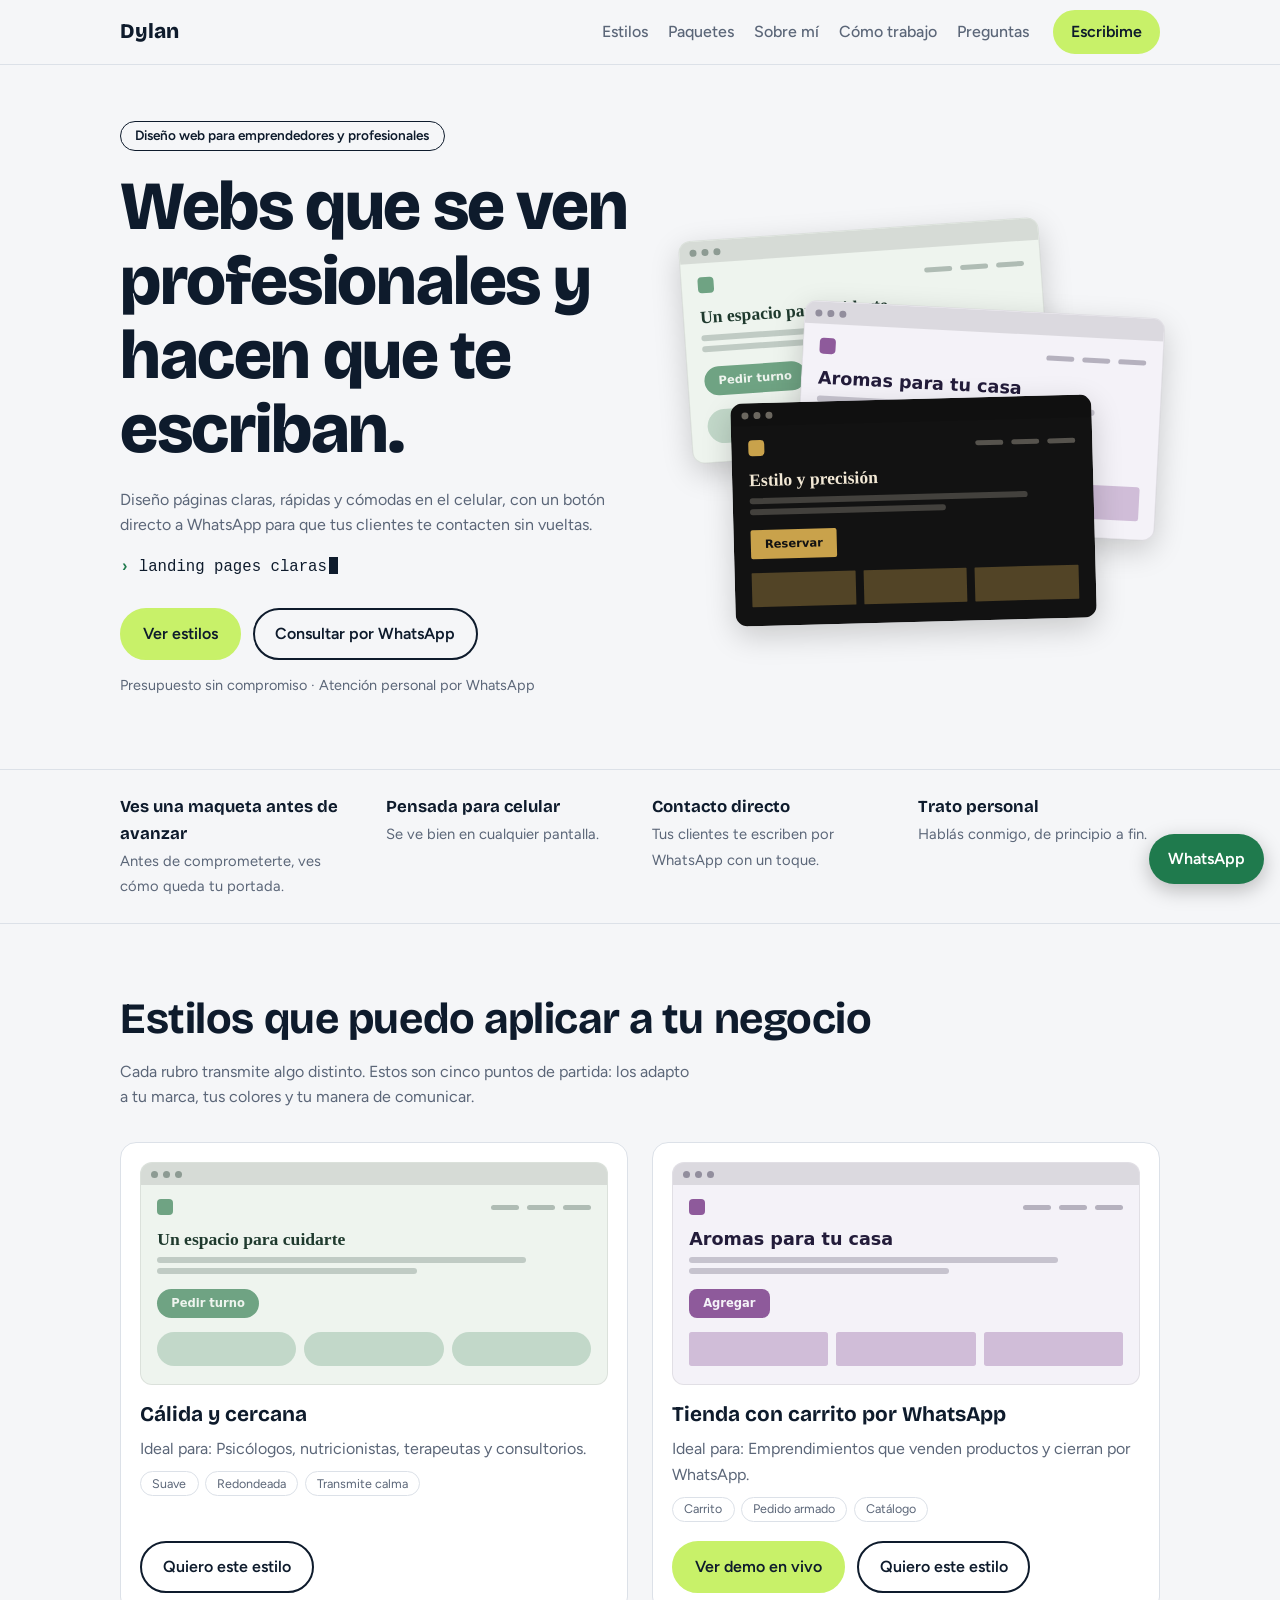
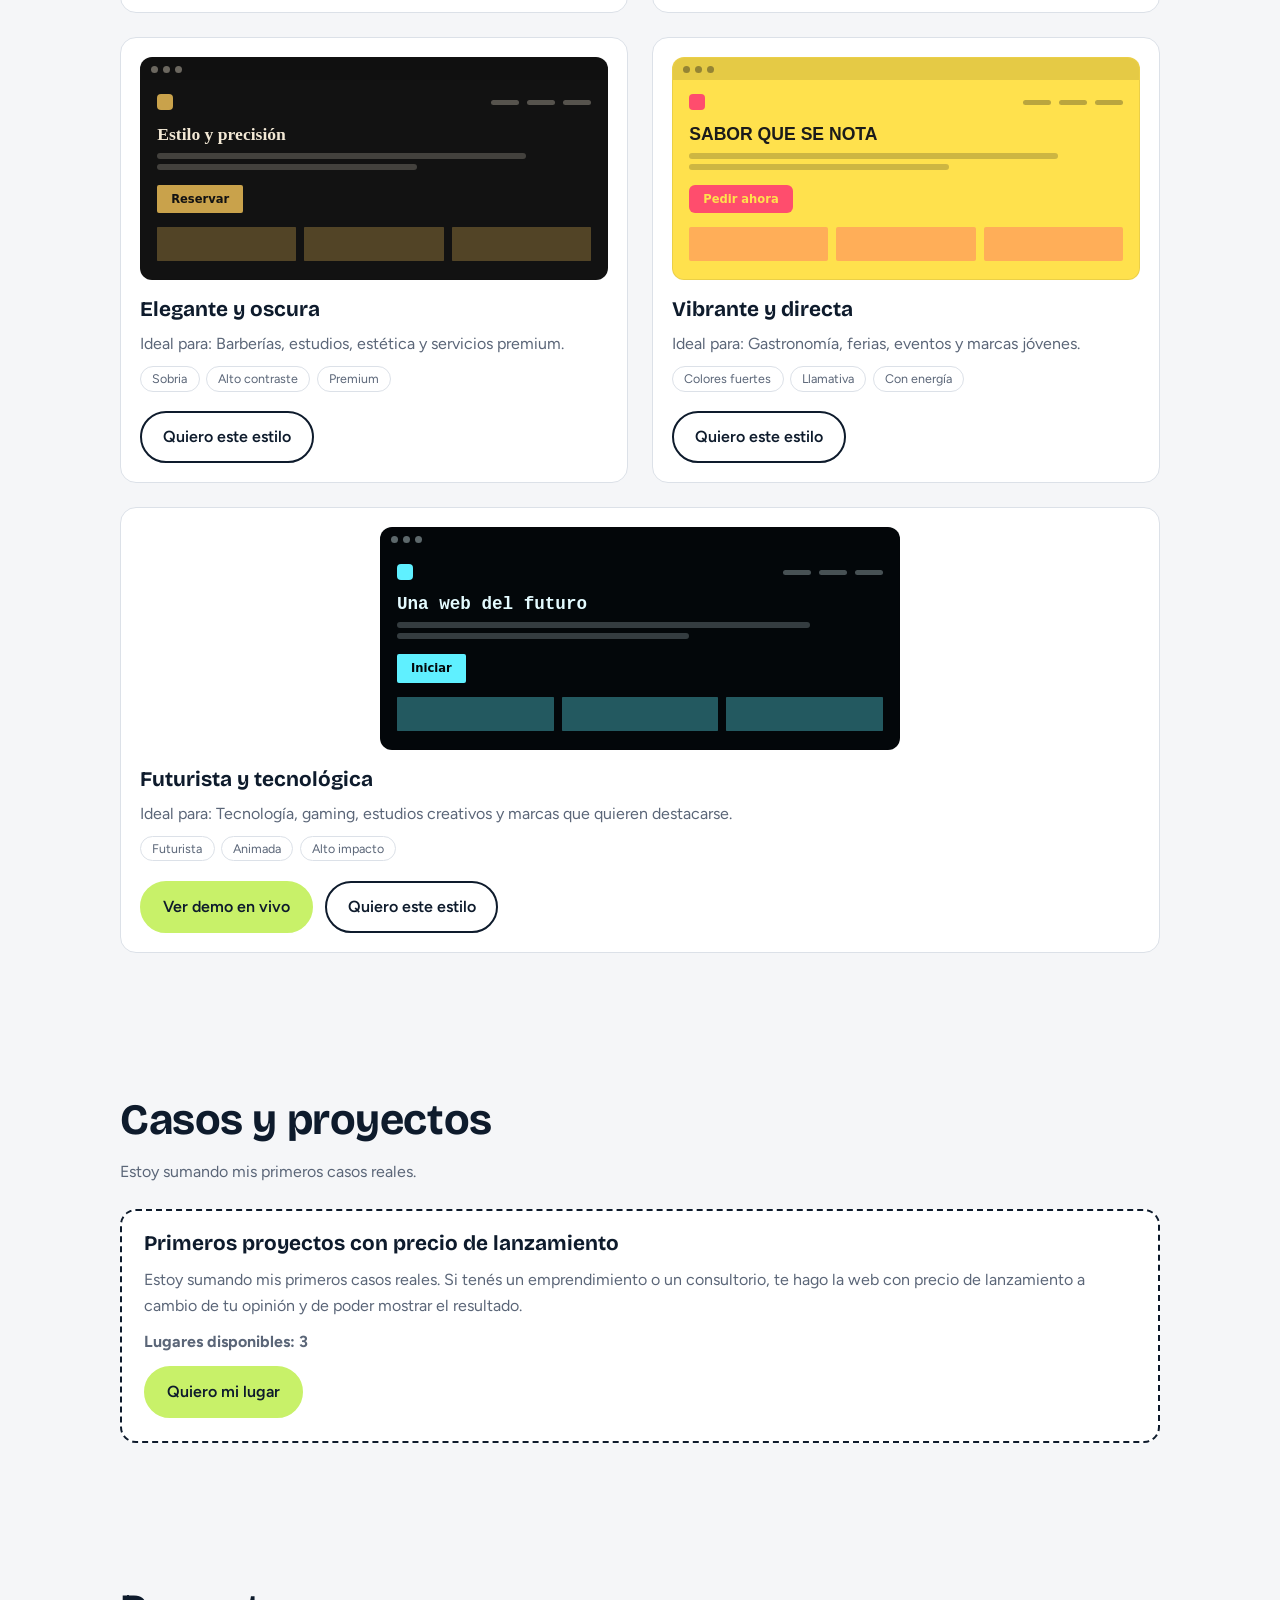
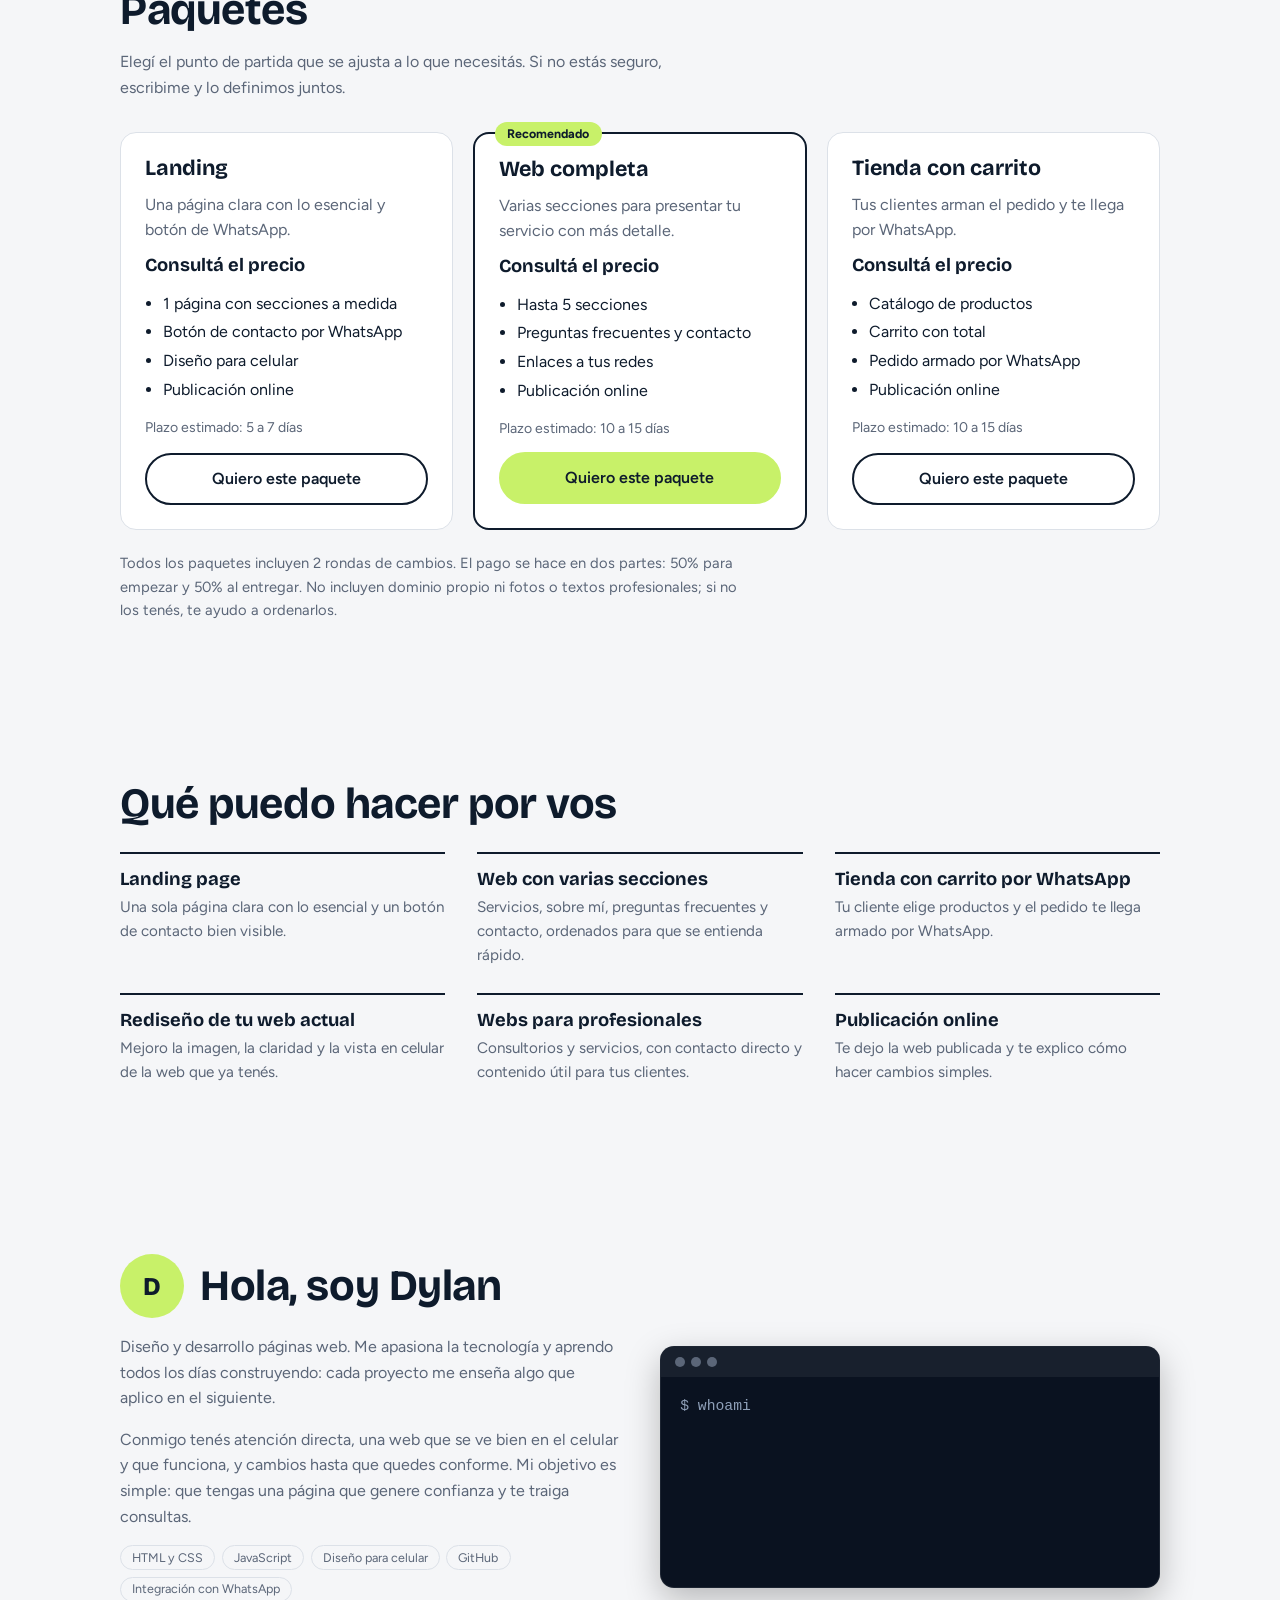
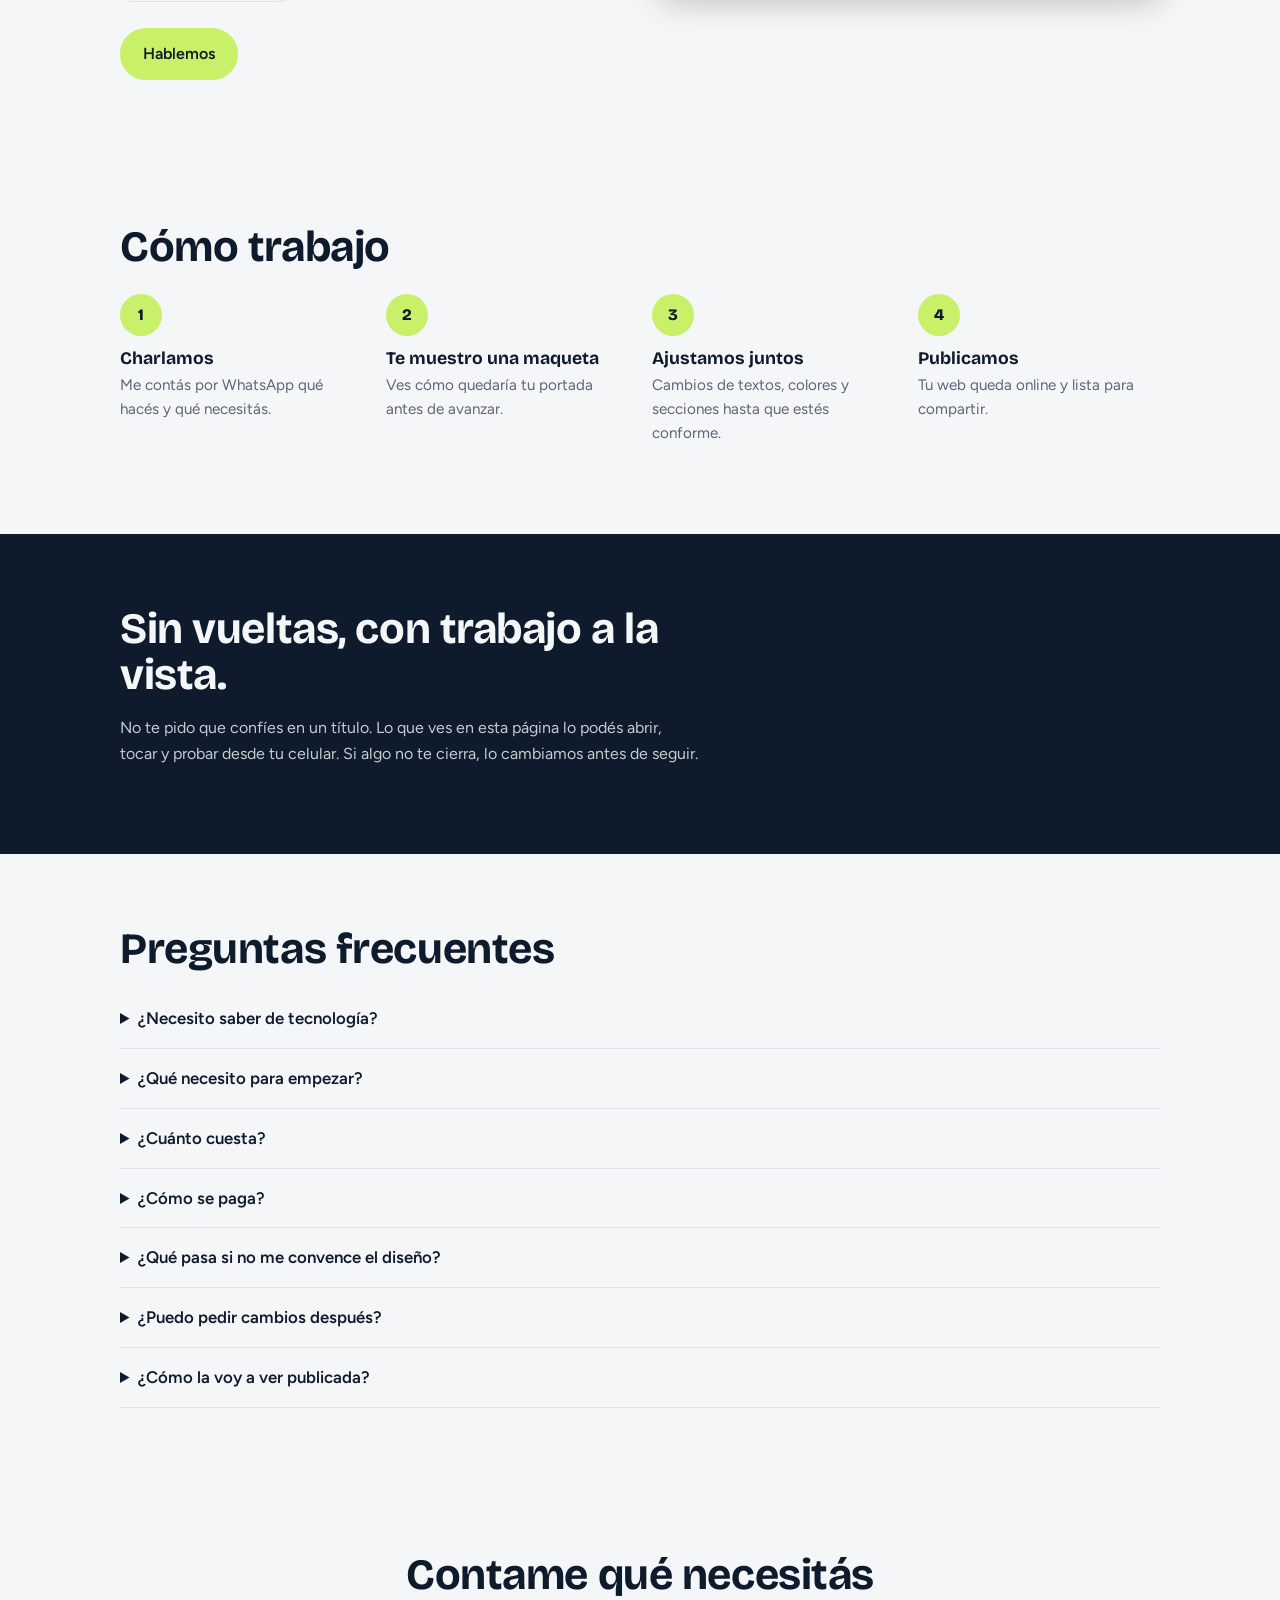
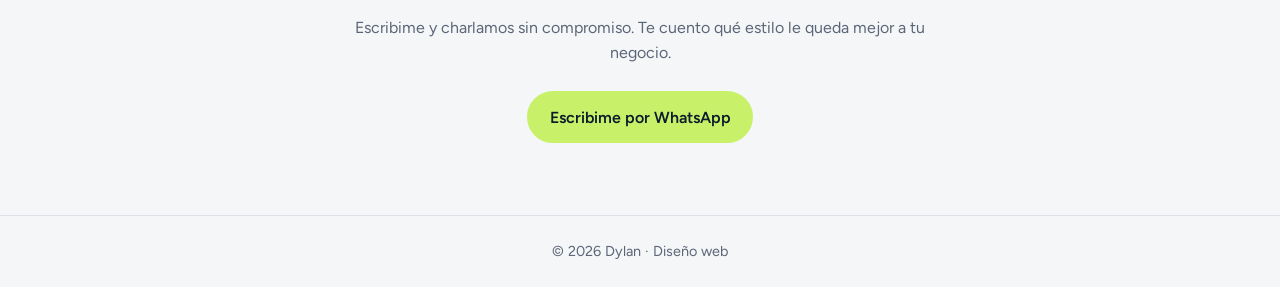
==== commit 83c101a5: "Update portafolio_1.html" ====
--- a/portafolio_1.html
+++ b/portafolio_1.html
@@ -1,4 +1,3 @@
-
 <!DOCTYPE html>
 <html lang="es">
 <!-- PORTAFOLIO WEB - Dylan
@@ -377,12 +376,12 @@
 <details><summary>¿Cómo la voy a ver publicada?</summary><p>Te paso un enlace para que la abras desde cualquier dispositivo y la compartas con tus clientes.</p></details>
 </div></section>
 
-<!-- 11. CONTACTO: botones a WhatsApp, Instagram y Facebook. El de Facebook se elimina por
-     script si no hay link configurado. -->
+<!-- 11. CONTACTO: botones a WhatsApp y Facebook. El de Facebook se elimina por script si no
+     hay link configurado. -->
 <section class="contact"><div class="wrap">
 <h2>Contame qué necesitás</h2>
 <p class="lead">Escribime y charlamos sin compromiso. Te cuento qué estilo le queda mejor a tu negocio.</p>
-<div class="cta"><a class="btn" data-wa="Hola! Vi tu portafolio y quiero que me ayudes con la web de mi negocio.">Escribime por WhatsApp</a><a class="btn alt" id="ig" href="#">Instagram</a><a class="btn alt" id="fb" href="#">Facebook</a></div>
+<div class="cta"><a class="btn" data-wa="Hola! Vi tu portafolio y quiero que me ayudes con la web de mi negocio.">Escribime por WhatsApp</a><a class="btn alt" id="fb" href="#">Facebook</a></div>
 </div></section>
 </main>
 
@@ -403,7 +402,6 @@
 var CONFIG={
   name:"Dylan",
   whatsapp:"5491126476479",            // número con código de país, sin + ni espacios
-  instagram:"https://www.instagram.com/",
   facebook:"",                         // link de tu página de Facebook (vacío = se oculta el botón)
   photo:"",                            // ej: "dylan.jpg" (subí la foto al repo). Vacío = se muestra tu inicial
   pixelId:"",                          // ID del Meta Pixel (opcional, para medir desde Facebook)
@@ -511,8 +509,6 @@
 // El nombre se escribe en todos los lugares marcados con data-name: se cambia en un solo
 // sitio (CONFIG.name).
 document.querySelectorAll("[data-name]").forEach(function(e){e.textContent=CONFIG.name});
-// Enlaces a redes tomados de CONFIG.
-var ig=document.getElementById("ig");ig.href=CONFIG.instagram;ig.target="_blank";ig.rel="noopener";
 // Facebook es opcional: sin link configurado se elimina el botón del documento con
 // remove().
 var fb=document.getElementById("fb");
